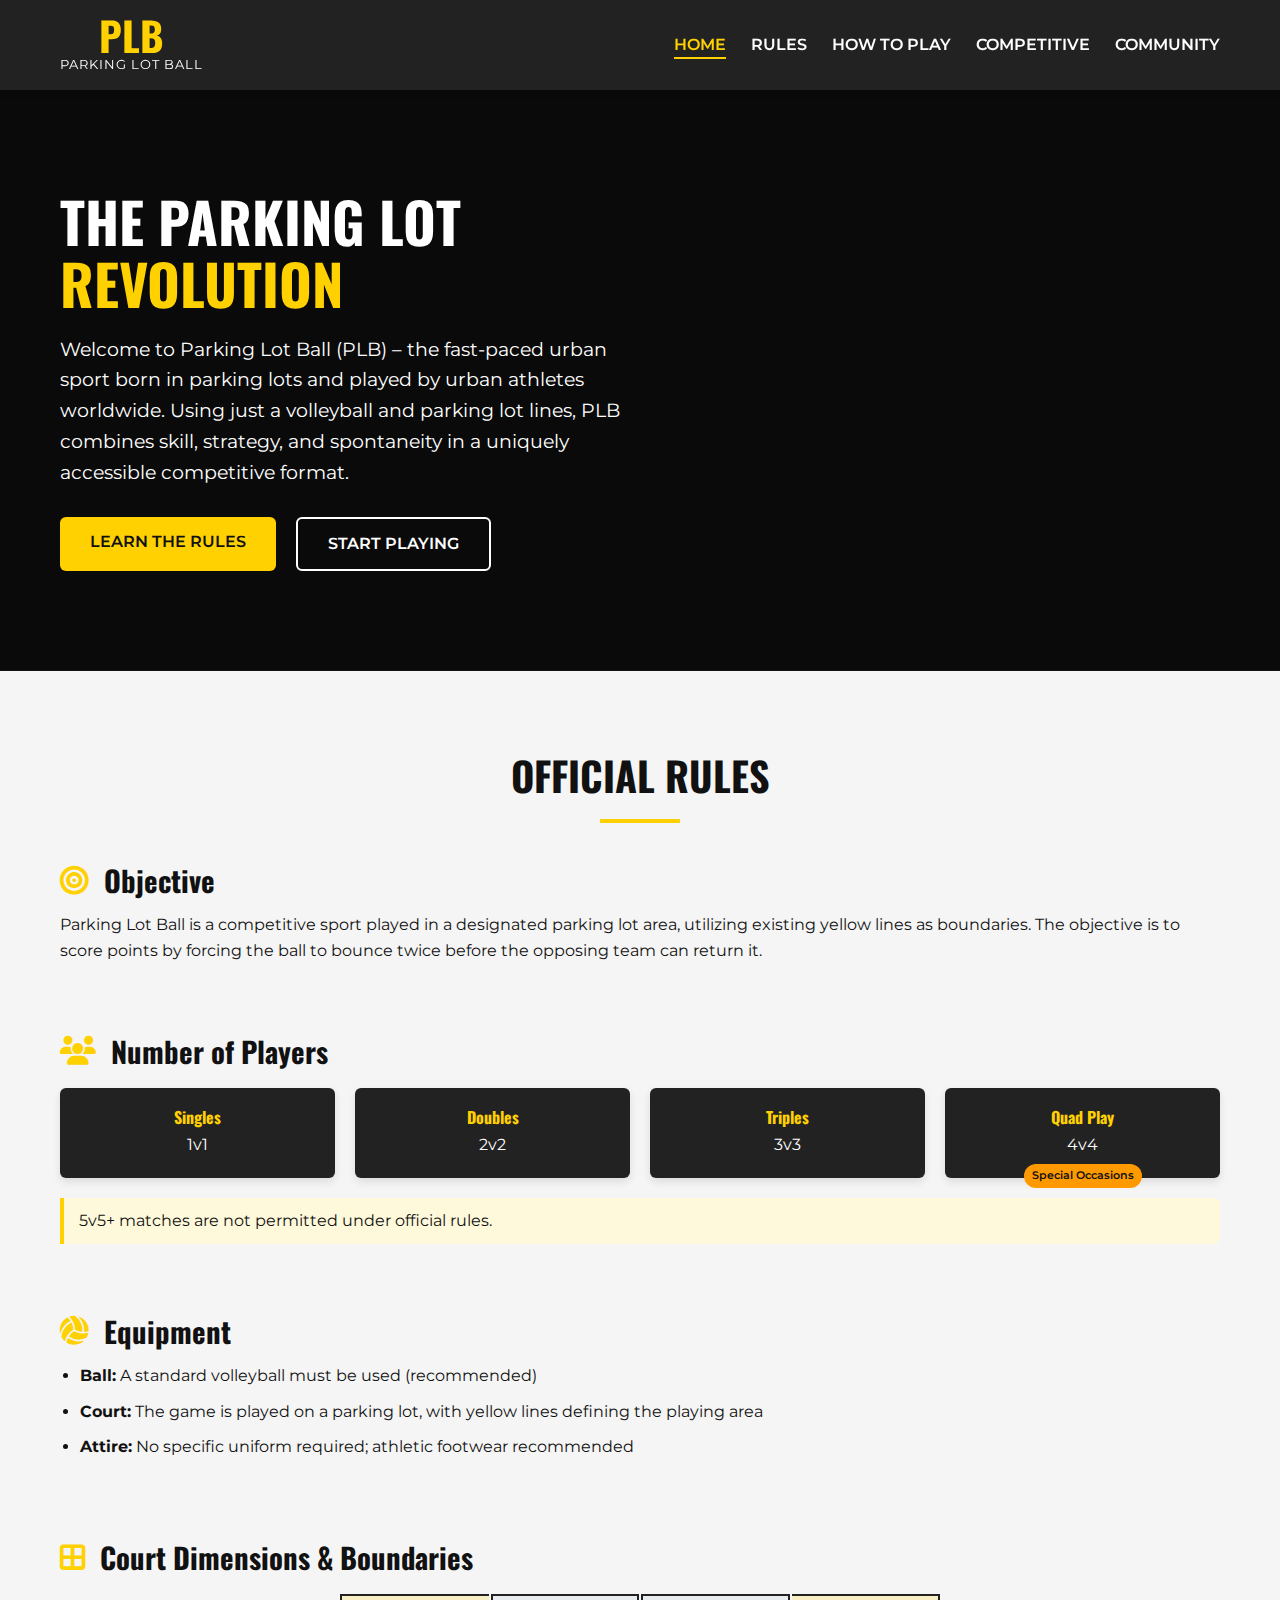
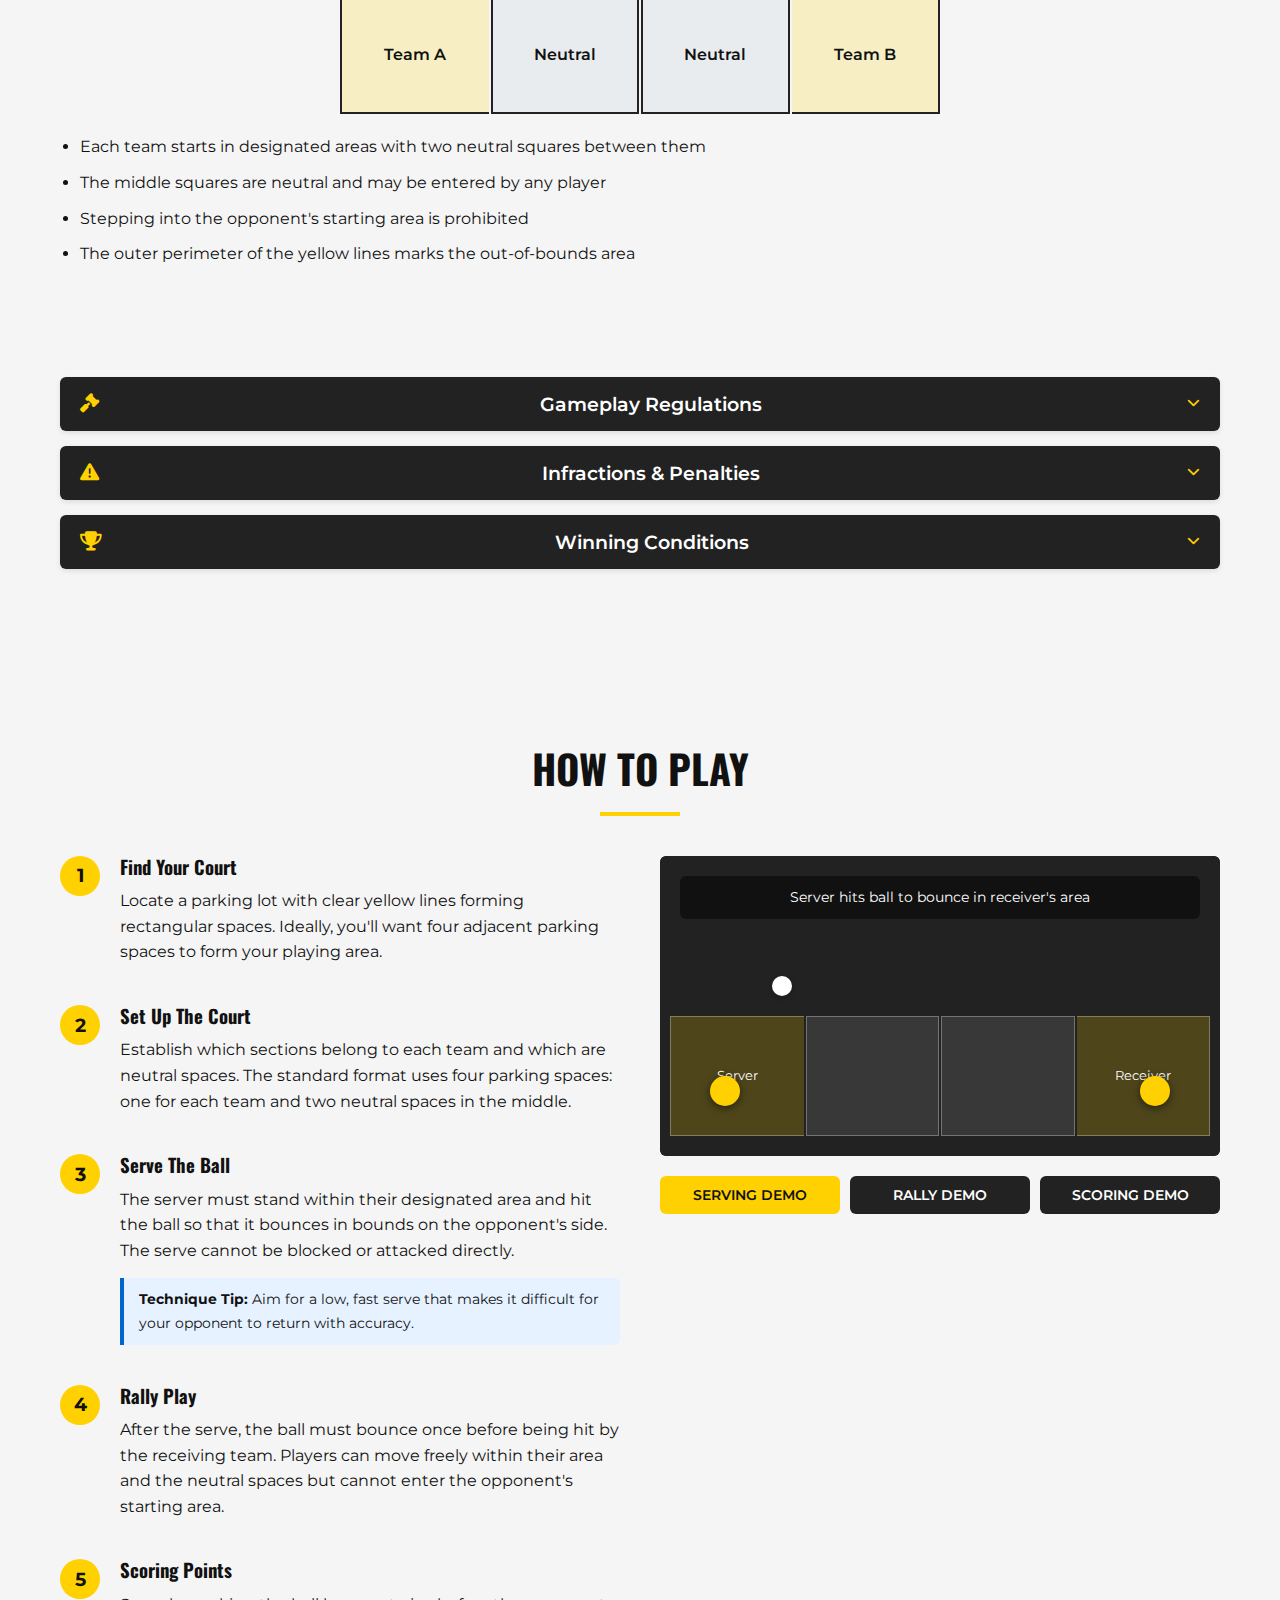
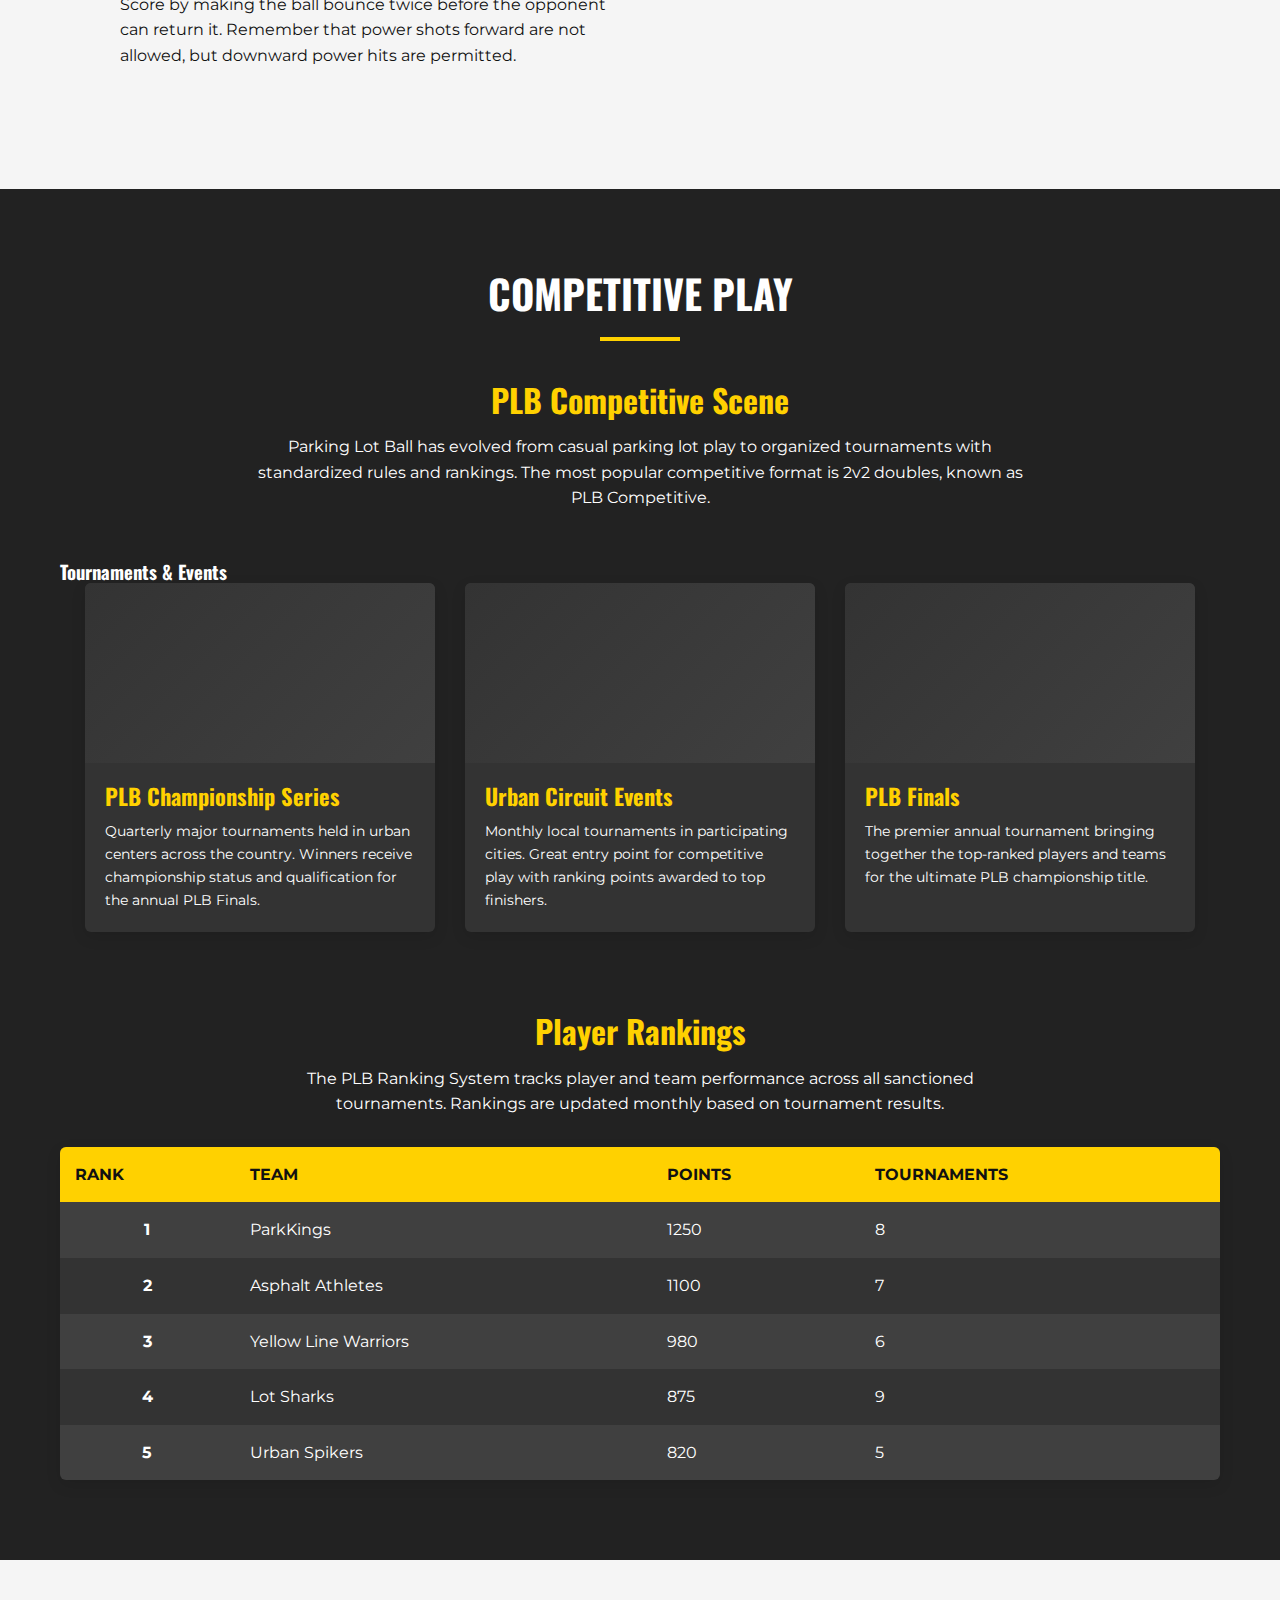
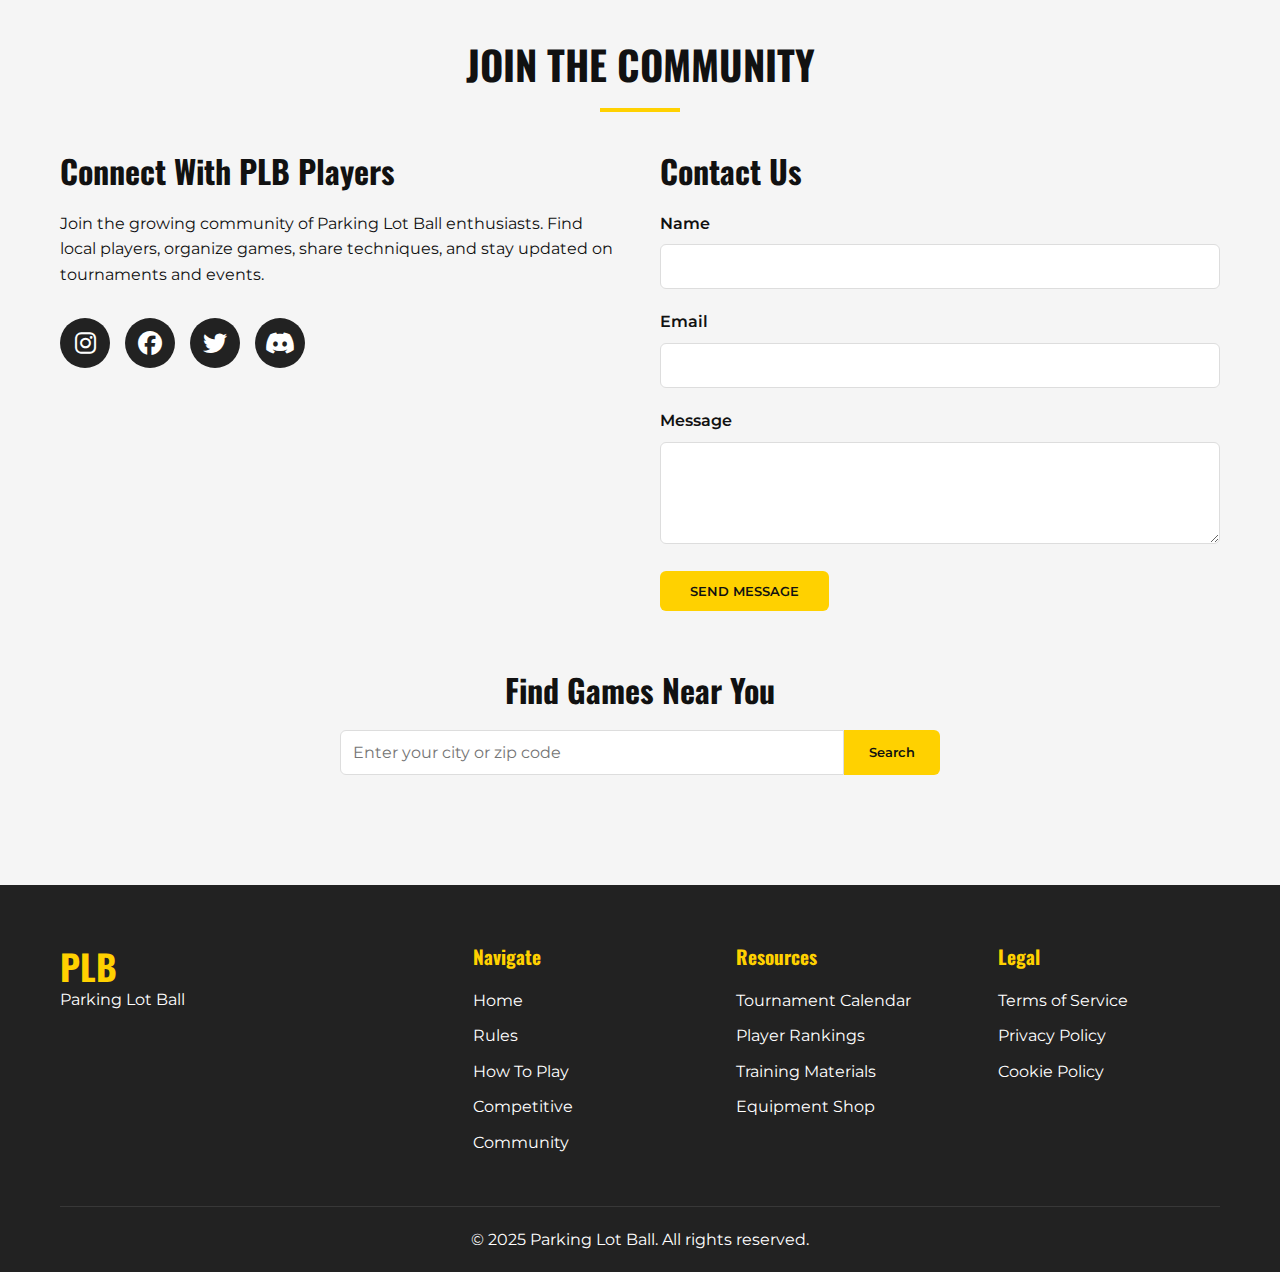
==== index.html @ a040804f "Add files via upload" ====
<!DOCTYPE html>
<html lang="en">
<head>
    <meta charset="UTF-8">
    <meta name="viewport" content="width=device-width, initial-scale=1.0">
    <title>Parking Lot Ball (PLB) - The Competitive Urban Sport</title>
    <link rel="stylesheet" href="style.css">
    <link rel="stylesheet" href="https://cdnjs.cloudflare.com/ajax/libs/font-awesome/6.4.0/css/all.min.css">
    <link href="https://fonts.googleapis.com/css2?family=Montserrat:wght@400;700&family=Oswald:wght@500;700&display=swap" rel="stylesheet">
</head>
<body>
    <header>
        <div class="container">
            <div class="logo">
                <h1>PLB</h1>
                <span>PARKING LOT BALL</span>
            </div>
            <nav>
                <button class="menu-toggle" id="menuToggle">
                    <i class="fas fa-bars"></i>
                </button>
                <ul id="navMenu">
                    <li><a href="#home" class="active">Home</a></li>
                    <li><a href="#rules">Rules</a></li>
                    <li><a href="#how-to-play">How To Play</a></li>
                    <li><a href="#competitive">Competitive</a></li>
                    <li><a href="#community">Community</a></li>
                </ul>
            </nav>
        </div>
    </header>

    <section id="home" class="hero">
        <div class="container">
            <div class="hero-content">
                <h2>THE PARKING LOT <span>REVOLUTION</span></h2>
                <p>Welcome to Parking Lot Ball (PLB) – the fast-paced urban sport born in parking lots and played by urban athletes worldwide. Using just a volleyball and parking lot lines, PLB combines skill, strategy, and spontaneity in a uniquely accessible competitive format.</p>
                <div class="cta-buttons">
                    <a href="#rules" class="cta-button primary">Learn The Rules</a>
                    <a href="#how-to-play" class="cta-button secondary">Start Playing</a>
                </div>
            </div>
        </div>
    </section>

    <section id="rules" class="section">
        <div class="container">
            <h2 class="section-title">Official Rules</h2>
            <div class="rules-content">
                <div class="rule-category">
                    <h3><i class="fas fa-bullseye"></i> Objective</h3>
                    <p>Parking Lot Ball is a competitive sport played in a designated parking lot area, utilizing existing yellow lines as boundaries. The objective is to score points by forcing the ball to bounce twice before the opposing team can return it.</p>
                </div>

                <div class="rule-category">
                    <h3><i class="fas fa-users"></i> Number of Players</h3>
                    <div class="formats">
                        <div class="format-card">
                            <h4>Singles</h4>
                            <p>1v1</p>
                        </div>
                        <div class="format-card">
                            <h4>Doubles</h4>
                            <p>2v2</p>
                        </div>
                        <div class="format-card">
                            <h4>Triples</h4>
                            <p>3v3</p>
                        </div>
                        <div class="format-card">
                            <h4>Quad Play</h4>
                            <p>4v4</p>
                            <span class="special">Special Occasions</span>
                        </div>
                    </div>
                    <p class="note">5v5+ matches are not permitted under official rules.</p>
                </div>

                <div class="rule-category">
                    <h3><i class="fas fa-volleyball-ball"></i> Equipment</h3>
                    <ul>
                        <li><strong>Ball:</strong> A standard volleyball must be used (recommended)</li>
                        <li><strong>Court:</strong> The game is played on a parking lot, with yellow lines defining the playing area</li>
                        <li><strong>Attire:</strong> No specific uniform required; athletic footwear recommended</li>
                    </ul>
                </div>

                <div class="rule-category">
                    <h3><i class="fas fa-border-all"></i> Court Dimensions & Boundaries</h3>
                    <div class="court-diagram">
                        <div class="court">
                            <div class="team-area team-a">Team A</div>
                            <div class="neutral-area">Neutral</div>
                            <div class="neutral-area">Neutral</div>
                            <div class="team-area team-b">Team B</div>
                        </div>
                    </div>
                    <ul>
                        <li>Each team starts in designated areas with two neutral squares between them</li>
                        <li>The middle squares are neutral and may be entered by any player</li>
                        <li>Stepping into the opponent's starting area is prohibited</li>
                        <li>The outer perimeter of the yellow lines marks the out-of-bounds area</li>
                    </ul>
                </div>

                <div class="accordion">
                    <div class="accordion-item">
                        <button class="accordion-button">
                            <i class="fas fa-gavel"></i> Gameplay Regulations
                            <i class="fas fa-chevron-down icon"></i>
                        </button>
                        <div class="accordion-content">
                            <h4>Serving</h4>
                            <ul>
                                <li>The game begins with a serve</li>
                                <li>The serve must be executed with sufficient force to reach the opponent's side</li>
                                <li>A serve landing in an incorrect area results in possession being awarded to the opposing team</li>
                                <li>The player or team that scores a point earns the right to serve next</li>
                            </ul>

                            <h4>Ball Contact & Scoring</h4>
                            <ul>
                                <li>The ball must bounce once before being hit by the receiving team</li>
                                <li>If the ball bounces twice before being returned, the last team to touch the ball is awarded a point</li>
                                <li>If the ball bounces twice in the neutral zone after a single bounce, the last team to touch it still earns the point</li>
                            </ul>

                            <h4>Legal & Illegal Hits</h4>
                            <ul>
                                <li>Legal moves include hits, sets, volleys, and other standard striking motions</li>
                                <li>Holding the ball is allowed for a maximum of 0.5 seconds</li>
                                <li>A player may not hit the ball twice in succession</li>
                                <li>Power-hitting the ball straight downward is permitted, but forward power shots are not</li>
                                <li>The number of allowed hits per play corresponds to the number of players on each team</li>
                            </ul>
                        </div>
                    </div>

                    <div class="accordion-item">
                        <button class="accordion-button">
                            <i class="fas fa-exclamation-triangle"></i> Infractions & Penalties
                            <i class="fas fa-chevron-down icon"></i>
                        </button>
                        <div class="accordion-content">
                            <ul>
                                <li>Teams may make up to two substitutions per game</li>
                                <li>Three consecutive infractions result in an automatic point for the opposing team</li>
                                <li>If play is disrupted by an outside person or object, the point is replayed</li>
                                <li>First sportsmanship violation: Warning issued</li>
                                <li>Second sportsmanship violation: One point awarded to the opposing team</li>
                            </ul>
                        </div>
                    </div>

                    <div class="accordion-item">
                        <button class="accordion-button">
                            <i class="fas fa-trophy"></i> Winning Conditions
                            <i class="fas fa-chevron-down icon"></i>
                        </button>
                        <div class="accordion-content">
                            <ul>
                                <li>The first team to reach 9 or 13 points (depending on the number of players) is declared the winner</li>
                                <li>A two-point margin is required to secure victory</li>
                                <li>The game continues indefinitely until one team reaches the required margin</li>
                            </ul>
                        </div>
                    </div>
                </div>
            </div>
        </div>
    </section>

    <section id="how-to-play" class="section">
        <div class="container">
            <h2 class="section-title">How To Play</h2>
            
            <div class="how-to-play-content">
                <div class="play-steps">
                    <div class="step">
                        <div class="step-number">1</div>
                        <div class="step-content">
                            <h3>Find Your Court</h3>
                            <p>Locate a parking lot with clear yellow lines forming rectangular spaces. Ideally, you'll want four adjacent parking spaces to form your playing area.</p>
                        </div>
                    </div>
                    
                    <div class="step">
                        <div class="step-number">2</div>
                        <div class="step-content">
                            <h3>Set Up The Court</h3>
                            <p>Establish which sections belong to each team and which are neutral spaces. The standard format uses four parking spaces: one for each team and two neutral spaces in the middle.</p>
                        </div>
                    </div>
                    
                    <div class="step">
                        <div class="step-number">3</div>
                        <div class="step-content">
                            <h3>Serve The Ball</h3>
                            <p>The server must stand within their designated area and hit the ball so that it bounces in bounds on the opponent's side. The serve cannot be blocked or attacked directly.</p>
                            <div class="technique-tip">
                                <strong>Technique Tip:</strong> Aim for a low, fast serve that makes it difficult for your opponent to return with accuracy.
                            </div>
                        </div>
                    </div>
                    
                    <div class="step">
                        <div class="step-number">4</div>
                        <div class="step-content">
                            <h3>Rally Play</h3>
                            <p>After the serve, the ball must bounce once before being hit by the receiving team. Players can move freely within their area and the neutral spaces but cannot enter the opponent's starting area.</p>
                        </div>
                    </div>
                    
                    <div class="step">
                        <div class="step-number">5</div>
                        <div class="step-content">
                            <h3>Scoring Points</h3>
                            <p>Score by making the ball bounce twice before the opponent can return it. Remember that power shots forward are not allowed, but downward power hits are permitted.</p>
                        </div>
                    </div>
                </div>
                
                <div class="gameplay-visual">
                    <div class="animation-container" id="gameplayAnimation">
                        <!-- JS will populate this area with animated content -->
                    </div>
                    <div class="controls">
                        <button id="serveDemoBtn" class="demo-btn">Serving Demo</button>
                        <button id="rallyDemoBtn" class="demo-btn">Rally Demo</button>
                        <button id="scoringDemoBtn" class="demo-btn">Scoring Demo</button>
                    </div>
                </div>
            </div>
        </div>
    </section>

    <section id="competitive" class="section dark-bg">
        <div class="container">
            <h2 class="section-title">Competitive Play</h2>
            
            <div class="competitive-content">
                <div class="competitive-intro">
                    <h3>PLB Competitive Scene</h3>
                    <p>Parking Lot Ball has evolved from casual parking lot play to organized tournaments with standardized rules and rankings. The most popular competitive format is 2v2 doubles, known as PLB Competitive.</p>
                </div>
                
                <div class="tournaments">
                    <h3>Tournaments & Events</h3>
                    <div class="tournament-cards">
                        <div class="tournament-card">
                            <div class="tournament-img placeholder"></div>
                            <h4>PLB Championship Series</h4>
                            <p>Quarterly major tournaments held in urban centers across the country. Winners receive championship status and qualification for the annual PLB Finals.</p>
                        </div>
                        
                        <div class="tournament-card">
                            <div class="tournament-img placeholder"></div>
                            <h4>Urban Circuit Events</h4>
                            <p>Monthly local tournaments in participating cities. Great entry point for competitive play with ranking points awarded to top finishers.</p>
                        </div>
                        
                        <div class="tournament-card">
                            <div class="tournament-img placeholder"></div>
                            <h4>PLB Finals</h4>
                            <p>The premier annual tournament bringing together the top-ranked players and teams for the ultimate PLB championship title.</p>
                        </div>
                    </div>
                </div>
                
                <div class="rankings">
                    <h3>Player Rankings</h3>
                    <p>The PLB Ranking System tracks player and team performance across all sanctioned tournaments. Rankings are updated monthly based on tournament results.</p>
                    
                    <table class="rankings-table">
                        <thead>
                            <tr>
                                <th>Rank</th>
                                <th>Team</th>
                                <th>Points</th>
                                <th>Tournaments</th>
                            </tr>
                        </thead>
                        <tbody>
                            <tr>
                                <td>1</td>
                                <td>ParkKings</td>
                                <td>1250</td>
                                <td>8</td>
                            </tr>
                            <tr>
                                <td>2</td>
                                <td>Asphalt Athletes</td>
                                <td>1100</td>
                                <td>7</td>
                            </tr>
                            <tr>
                                <td>3</td>
                                <td>Yellow Line Warriors</td>
                                <td>980</td>
                                <td>6</td>
                            </tr>
                            <tr>
                                <td>4</td>
                                <td>Lot Sharks</td>
                                <td>875</td>
                                <td>9</td>
                            </tr>
                            <tr>
                                <td>5</td>
                                <td>Urban Spikers</td>
                                <td>820</td>
                                <td>5</td>
                            </tr>
                        </tbody>
                    </table>
                </div>
            </div>
        </div>
    </section>

    <section id="community" class="section">
        <div class="container">
            <h2 class="section-title">Join The Community</h2>
            
            <div class="community-content">
                <div class="community-connect">
                    <h3>Connect With PLB Players</h3>
                    <p>Join the growing community of Parking Lot Ball enthusiasts. Find local players, organize games, share techniques, and stay updated on tournaments and events.</p>
                    
                    <div class="social-icons">
                        <a href="#" class="social-icon"><i class="fab fa-instagram"></i></a>
                        <a href="#" class="social-icon"><i class="fab fa-facebook"></i></a>
                        <a href="#" class="social-icon"><i class="fab fa-twitter"></i></a>
                        <a href="#" class="social-icon"><i class="fab fa-discord"></i></a>
                    </div>
                </div>
                
                <div class="contact-form">
                    <h3>Contact Us</h3>
                    <form id="contactForm">
                        <div class="form-group">
                            <label for="name">Name</label>
                            <input type="text" id="name" name="name" required>
                        </div>
                        
                        <div class="form-group">
                            <label for="email">Email</label>
                            <input type="email" id="email" name="email" required>
                        </div>
                        
                        <div class="form-group">
                            <label for="message">Message</label>
                            <textarea id="message" name="message" rows="4" required></textarea>
                        </div>
                        
                        <button type="submit" class="submit-btn">Send Message</button>
                    </form>
                    <div id="formSuccess" class="form-success">
                        <i class="fas fa-check-circle"></i>
                        <p>Your message has been sent successfully!</p>
                    </div>
                </div>
            </div>
            
            <div class="find-games">
                <h3>Find Games Near You</h3>
                <div class="location-search">
                    <input type="text" id="locationSearch" placeholder="Enter your city or zip code">
                    <button id="findGamesBtn">Search</button>
                </div>
                <div id="gameResults" class="game-results">
                    <!-- JS will populate this with search results -->
                </div>
            </div>
        </div>
    </section>

    <footer>
        <div class="container">
            <div class="footer-content">
                <div class="footer-logo">
                    <h2>PLB</h2>
                    <p>Parking Lot Ball</p>
                </div>
                
                <div class="footer-links">
                    <div class="footer-column">
                        <h3>Navigate</h3>
                        <ul>
                            <li><a href="#home">Home</a></li>
                            <li><a href="#rules">Rules</a></li>
                            <li><a href="#how-to-play">How To Play</a></li>
                            <li><a href="#competitive">Competitive</a></li>
                            <li><a href="#community">Community</a></li>
                        </ul>
                    </div>
                    
                    <div class="footer-column">
                        <h3>Resources</h3>
                        <ul>
                            <li><a href="#">Tournament Calendar</a></li>
                            <li><a href="#">Player Rankings</a></li>
                            <li><a href="#">Training Materials</a></li>
                            <li><a href="#">Equipment Shop</a></li>
                        </ul>
                    </div>
                    
                    <div class="footer-column">
                        <h3>Legal</h3>
                        <ul>
                            <li><a href="#">Terms of Service</a></li>
                            <li><a href="#">Privacy Policy</a></li>
                            <li><a href="#">Cookie Policy</a></li>
                        </ul>
                    </div>
                </div>
            </div>
            
            <div class="footer-bottom">
                <p>&copy; 2025 Parking Lot Ball. All rights reserved.</p>
            </div>
        </div>
    </footer>

    <script src="script.js"></script>
</body>
</html>
---- style.css ----
/* Base Styles */
:root {
    --primary: #FFD100;
    --primary-dark: #E6BC00;
    --secondary: #222222;
    --secondary-light: #333333;
    --tertiary: #404040;
    --text-light: #FFFFFF;
    --text-dark: #111111;
    --accent: #FF9900;
    --border-radius: 6px;
    --transition: all 0.3s ease;
}

* {
    margin: 0;
    padding: 0;
    box-sizing: border-box;
}

body {
    font-family: 'Montserrat', sans-serif;
    line-height: 1.6;
    color: var(--text-dark);
    background-color: #F5F5F5;
    overflow-x: hidden;
}

.container {
    width: 100%;
    max-width: 1200px;
    margin: 0 auto;
    padding: 0 20px;
}

h1, h2, h3, h4, h5, h6 {
    font-family: 'Oswald', sans-serif;
    font-weight: 700;
    line-height: 1.2;
}

a {
    text-decoration: none;
    color: inherit;
    transition: var(--transition);
}

ul {
    list-style: none;
}

button {
    font-family: 'Montserrat', sans-serif;
    cursor: pointer;
    transition: var(--transition);
}

.section {
    padding: 80px 0;
}

.section-title {
    font-size: 2.5rem;
    text-align: center;
    margin-bottom: 40px;
    position: relative;
    text-transform: uppercase;
}

.section-title:after {
    content: '';
    display: block;
    width: 80px;
    height: 4px;
    background-color: var(--primary);
    margin: 20px auto;
}

.dark-bg {
    background-color: var(--secondary);
    color: var(--text-light);
}

/* Header */
header {
    background-color: var(--secondary);
    color: var(--text-light);
    padding: 15px 0;
    position: sticky;
    top: 0;
    z-index: 100;
    box-shadow: 0 2px 10px rgba(0, 0, 0, 0.1);
}

header .container {
    display: flex;
    justify-content: space-between;
    align-items: center;
}

.logo {
    display: flex;
    flex-direction: column;
    align-items: center;
}

.logo h1 {
    font-size: 2.5rem;
    color: var(--primary);
    margin: 0;
    line-height: 1;
}

.logo span {
    font-size: 0.8rem;
    letter-spacing: 1px;
}

nav ul {
    display: flex;
}

nav ul li {
    margin-left: 25px;
}

nav ul li a {
    font-weight: 600;
    font-size: 1rem;
    text-transform: uppercase;
    position: relative;
    padding: 5px 0;
}

nav ul li a:hover {
    color: var(--primary);
}

nav ul li a.active {
    color: var(--primary);
}

nav ul li a.active:after {
    content: '';
    position: absolute;
    width: 100%;
    height: 2px;
    background-color: var(--primary);
    bottom: 0;
    left: 0;
}

.menu-toggle {
    display: none;
    background: none;
    border: none;
    color: var(--text-light);
    font-size: 1.5rem;
}

/* Hero Section */
.hero {
    background-color: var(--secondary);
    color: var(--text-light);
    padding: 100px 0;
    background-image: linear-gradient(rgba(0, 0, 0, 0.7), rgba(0, 0, 0, 0.7)), url('/api/placeholder/1200/600');
    background-size: cover;
    background-position: center;
}

.hero-content {
    max-width: 700px;
}

.hero h2 {
    font-size: 3.5rem;
    text-transform: uppercase;
    margin-bottom: 20px;
    line-height: 1.1;
}

.hero h2 span {
    color: var(--primary);
    display: block;
}

.hero p {
    font-size: 1.2rem;
    margin-bottom: 30px;
    max-width: 600px;
}

.cta-buttons {
    display: flex;
    gap: 20px;
    flex-wrap: wrap;
}

.cta-button {
    display: inline-block;
    padding: 12px 30px;
    border-radius: var(--border-radius);
    font-weight: 600;
    font-size: 1rem;
    text-transform: uppercase;
}

.cta-button.primary {
    background-color: var(--primary);
    color: var(--text-dark);
}

.cta-button.primary:hover {
    background-color: var(--primary-dark);
}

.cta-button.secondary {
    background-color: transparent;
    border: 2px solid var(--text-light);
}

.cta-button.secondary:hover {
    background-color: rgba(255, 255, 255, 0.1);
}

/* Rules Section */
.rules-content {
    display: flex;
    flex-direction: column;
    gap: 40px;
}

.rule-category {
    margin-bottom: 30px;
}

.rule-category h3 {
    font-size: 1.8rem;
    margin-bottom: 15px;
    display: flex;
    align-items: center;
}

.rule-category h3 i {
    margin-right: 15px;
    color: var(--primary);
}

.rule-category ul {
    padding-left: 20px;
    list-style-type: disc;
}

.rule-category li {
    margin-bottom: 10px;
}

.formats {
    display: flex;
    justify-content: space-between;
    flex-wrap: wrap;
    gap: 20px;
    margin: 20px 0;
}

.format-card {
    background-color: var(--secondary);
    color: var(--text-light);
    border-radius: var(--border-radius);
    padding: 20px;
    text-align: center;
    flex: 1;
    min-width: 120px;
    box-shadow: 0 4px 8px rgba(0, 0, 0, 0.1);
    position: relative;
}

.format-card h4 {
    color: var(--primary);
    margin-bottom: 5px;
}

.format-card .special {
    position: absolute;
    background-color: var(--accent);
    color: var(--text-dark);
    font-size: 0.7rem;
    padding: 3px 8px;
    border-radius: 20px;
    bottom: -10px;
    left: 50%;
    transform: translateX(-50%);
    white-space: nowrap;
    font-weight: 600;
}

.note {
    background-color: #FFF9DB;
    border-left: 4px solid var(--primary);
    padding: 10px 15px;
    margin-top: 20px;
    border-radius: 0 var(--border-radius) var(--border-radius) 0;
}

.court-diagram {
    margin: 20px 0;
}

.court {
    display: grid;
    grid-template-columns: repeat(4, 1fr);
    gap: 2px;
    max-width: 600px;
    margin: 0 auto;
}

.court > div {
    height: 120px;
    display: flex;
    align-items: center;
    justify-content: center;
    color: var(--text-dark);
    font-weight: 600;
    border: 2px solid var(--secondary);
}

.team-area {
    background-color: rgba(255, 209, 0, 0.2);
}

.team-a {
    border-right: none !important;
}

.team-b {
    border-left: none !important;
}

.neutral-area {
    background-color: #E9ECEF;
}

/* Accordion */
.accordion {
    margin-top: 30px;
}

.accordion-item {
    margin-bottom: 15px;
    border-radius: var(--border-radius);
    overflow: hidden;
    box-shadow: 0 2px 5px rgba(0, 0, 0, 0.1);
}

.accordion-button {
    width: 100%;
    text-align: left;
    padding: 15px 20px;
    background-color: var(--secondary);
    color: var(--text-light);
    border: none;
    font-size: 1.2rem;
    font-weight: 600;
    display: flex;
    justify-content: space-between;
    align-items: center;
}

.accordion-button i.fas {
    margin-right: 15px;
    color: var(--primary);
}

.accordion-button i.icon {
    margin-right: 0;
    font-size: 0.8rem;
    transition: var(--transition);
}

.accordion-button.active i.icon {
    transform: rotate(180deg);
}

.accordion-content {
    background-color: white;
    padding: 20px;
    display: none;
}

.accordion-content.active {
    display: block;
}

.accordion-content h4 {
    margin: 20px 0 10px;
    color: var(--secondary);
    font-size: 1.2rem;
}

.accordion-content h4:first-child {
    margin-top: 0;
}

/* How to Play Section */
.how-to-play-content {
    display: flex;
    flex-wrap: wrap;
    gap: 40px;
}

.play-steps {
    flex: 1;
    min-width: 300px;
}

.step {
    display: flex;
    margin-bottom: 40px;
}

.step-number {
    background-color: var(--primary);
    color: var(--text-dark);
    width: 40px;
    height: 40px;
    border-radius: 50%;
    display: flex;
    align-items: center;
    justify-content: center;
    font-weight: 700;
    font-size: 1.2rem;
    margin-right: 20px;
    flex-shrink: 0;
}

.step-content h3 {
    margin-bottom: 10px;
}

.technique-tip {
    background-color: #E6F2FF;
    border-left: 4px solid #0066CC;
    padding: 10px 15px;
    margin-top: 15px;
    border-radius: 0 var(--border-radius) var(--border-radius) 0;
    font-size: 0.9rem;
}

.gameplay-visual {
    flex: 1;
    min-width: 300px;
}

.animation-container {
    background-color: var(--secondary);
    height: 300px;
    border-radius: var(--border-radius);
    margin-bottom: 20px;
    display: flex;
    align-items: center;
    justify-content: center;
    color: var(--text-light);
    font-size: 1.2rem;
    position: relative;
    overflow: hidden;
}

.controls {
    display: flex;
    gap: 10px;
    flex-wrap: wrap;
}

.demo-btn {
    flex: 1;
    padding: 10px;
    background-color: var(--secondary);
    color: var(--text-light);
    border: none;
    border-radius: var(--border-radius);
    text-transform: uppercase;
    font-weight: 600;
    font-size: 0.9rem;
}

.demo-btn:hover, .demo-btn.active {
    background-color: var(--primary);
    color: var(--text-dark);
}

/* Competitive Section */
.competitive-content {
    display: flex;
    flex-direction: column;
    gap: 50px;
}

.competitive-intro {
    text-align: center;
    max-width: 800px;
    margin: 0 auto;
}

.competitive-intro h3 {
    color: var(--primary);
    font-size: 2rem;
    margin-bottom: 15px;
}

.tournament-cards {
    display: flex;
    flex-wrap: wrap;
    gap: 30px;
    justify-content: center;
}

.tournament-card {
    background-color: var(--secondary-light);
    border-radius: var(--border-radius);
    overflow: hidden;
    flex: 1;
    min-width: 250px;
    max-width: 350px;
    box-shadow: 0 5px 15px rgba(0, 0, 0, 0.1);
    transition: var(--transition);
}

.tournament-card:hover {
    transform: translateY(-10px);
    box-shadow: 0 15px 30px rgba(0, 0, 0, 0.2);
}

.tournament-img {
    height: 180px;
    background-color: var(--tertiary);
}

.tournament-img.placeholder {
    display: flex;
    align-items: center;
    justify-content: center;
    color: var(--text-light);
    font-size: 1.2rem;
    background: linear-gradient(135deg, var(--secondary-light) 0%, var(--tertiary) 100%);
}

.tournament-card h4 {
    padding: 20px 20px 10px;
    color: var(--primary);
    font-size: 1.4rem;
}

.tournament-card p {
    padding: 0 20px 20px;
    font-size: 0.9rem;
}

.rankings {
    margin-top: 30px;
}

.rankings h3 {
    text-align: center;
    color: var(--primary);
    font-size: 2rem;
    margin-bottom: 15px;
}

.rankings p {
    text-align: center;
    max-width: 700px;
    margin: 0 auto 30px;
}

.rankings-table {
    width: 100%;
    border-collapse: collapse;
    margin-top: 30px;
    box-shadow: 0 5px 15px rgba(0, 0, 0, 0.1);
    border-radius: var(--border-radius);
    overflow: hidden;
}

.rankings-table th, .rankings-table td {
    padding: 15px;
    text-align: left;
}

.rankings-table th {
    background-color: var(--primary);
    color: var(--text-dark);
    font-weight: 700;
    text-transform: uppercase;
}

.rankings-table tr {
    background-color: var(--secondary-light);
}

.rankings-table tr:nth-child(odd) {
    background-color: var(--tertiary);
}

.rankings-table td:first-child {
    font-weight: 700;
    text-align: center;
}

/* Community Section */
.community-content {
    display: flex;
    flex-wrap: wrap;
    gap: 40px;
    margin-bottom: 60px;
}

.community-connect {
    flex: 1;
    min-width: 300px;
}

.community-connect h3 {
    font-size: 2rem;
    margin-bottom: 20px;
}

.social-icons {
    display: flex;
    gap: 15px;
    margin-top: 30px;
}

.social-icon {
    display: flex;
    align-items: center;
    justify-content: center;
    width: 50px;
    height: 50px;
    background-color: var(--secondary);
    color: var(--text-light);
    border-radius: 50%;
    font-size: 1.5rem;
    transition: var(--transition);
}

.social-icon:hover {
    background-color: var(--primary);
    color: var(--text-dark);
    transform: translateY(-5px);
}

.contact-form {
    flex: 1;
    min-width: 300px;
}

.contact-form h3 {
    font-size: 2rem;
    margin-bottom: 20px;
}

.form-group {
    margin-bottom: 20px;
}

.form-group label {
    display: block;
    margin-bottom: 8px;
    font-weight: 600;
}

.form-group input, .form-group textarea {
    width: 100%;
    padding: 12px;
    border: 1px solid #DDD;
    border-radius: var(--border-radius);
    font-family: 'Montserrat', sans-serif;
    font-size: 1rem;
}

.form-group input:focus, .form-group textarea:focus {
    outline: none;
    border-color: var(--primary);
}

.submit-btn {
    background-color: var(--primary);
    color: var(--text-dark);
    border: none;
    padding: 12px 30px;
    border-radius: var(--border-radius);
    font-weight: 600;
    text-transform: uppercase;
    cursor: pointer;
    transition: var(--transition);
}

.submit-btn:hover {
    background-color: var(--primary-dark);
}

.form-success {
    background-color: #D4EDDA;
    color: #155724;
    padding: 15px;
    border-radius: var(--border-radius);
    margin-top: 20px;
    display: none;
    align-items: center;
}

.form-success i {
    font-size: 1.5rem;
    margin-right: 10px;
}

.form-success.active {
    display: flex;
}

.find-games {
    margin-top: 40px;
}

.find-games h3 {
    font-size: 2rem;
    margin-bottom: 20px;
    text-align: center;
}

.location-search {
    display: flex;
    max-width: 600px;
    margin: 0 auto;
}

.location-search input {
    flex: 1;
    padding: 12px;
    border: 1px solid #DDD;
    border-radius: var(--border-radius) 0 0 var(--border-radius);
    font-family: 'Montserrat', sans-serif;
    font-size: 1rem;
}

.location-search input:focus {
    outline: none;
    border-color: var(--primary);
}

.location-search button {
    padding: 12px 25px;
    background-color: var(--primary);
    color: var(--text-dark);
    border: none;
    border-radius: 0 var(--border-radius) var(--border-radius) 0;
    font-weight: 600;
    cursor: pointer;
    transition: var(--transition);
}

.location-search button:hover {
    background-color: var(--primary-dark);
}

.game-results {
    margin-top: 30px;
    max-width: 800px;
    margin-left: auto;
    margin-right: auto;
}

/* Footer */
footer {
    background-color: var(--secondary);
    color: var(--text-light);
    padding: 60px 0 20px;
}

.footer-content {
    display: flex;
    flex-wrap: wrap;
    gap: 40px;
    margin-bottom: 40px;
}

.footer-logo {
    flex: 1;
    min-width: 200px;
}

.footer-logo h2 {
    font-size: 2.2rem;
    color: var(--primary);
    margin: 0;
}

.footer-links {
    flex: 2;
    display: flex;
    flex-wrap: wrap;
    gap: 40px;
}

.footer-column {
    flex: 1;
    min-width: 150px;
}

.footer-column h3 {
    color: var(--primary);
    margin-bottom: 20px;
    font-size: 1.2rem;
}

.footer-column ul li {
    margin-bottom: 10px;
}

.footer-column ul li a:hover {
    color: var(--primary);
}

.footer-bottom {
    text-align: center;
    padding-top: 20px;
    border-top: 1px solid rgba(255, 255, 255, 0.1);
}

/* Media Queries for Responsiveness */
@media (max-width: 992px) {
    .hero h2 {
        font-size: 3rem;
    }
    
    .section-title {
        font-size: 2.2rem;
    }
    
    .court > div {
        height: 100px;
    }
}

@media (max-width: 768px) {
    .menu-toggle {
        display: block;
    }
    
    nav ul {
        position: fixed;
        top: 0;
        right: -100%;
        width: 70%;
        height: 100vh;
        background-color: var(--secondary);
        flex-direction: column;
        justify-content: center;
        align-items: center;
        transition: var(--transition);
        z-index: 999;
    }
    
    nav ul.active {
        right: 0;
    }
    
    nav ul li {
        margin: 15px 0;
    }
    
    nav ul li a {
        font-size: 1.2rem;
    }
    
    .hero {
        padding: 80px 0;
    }
    
    .hero h2 {
        font-size: 2.5rem;
    }
    
    .hero p {
        font-size: 1rem;
    }
    
    .section {
        padding: 60px 0;
    }
    
    .section-title {
        font-size: 2rem;
    }
    
    .how-to-play-content, .community-content {
        flex-direction: column;
    }
    
    .court > div {
        height: 80px;
    }
    
    .format-card {
        min-width: 100px;
    }
}

@media (max-width: 576px) {
    .logo h1 {
        font-size: 2rem;
    }
    
    .hero h2 {
        font-size: 2rem;
    }
    
    .section-title {
        font-size: 1.8rem;
    }
    
    .cta-buttons {
        flex-direction: column;
    }
    
    .cta-button {
        width: 100%;
        text-align: center;
    }
    
    .formats {
        flex-wrap: wrap;
    }
    
    .format-card {
        min-width: 140px;
        flex: 0 0 calc(50% - 10px);
    }
    
    .court {
        grid-template-columns: repeat(2, 1fr);
        grid-template-rows: repeat(2, 1fr);
    }
    
    .court > div {
        height: 100px;
    }
    
    .step {
        flex-direction: column;
    }
    
    .step-number {
        margin: 0 0 15px 0;
    }
    
    .tournament-card {
        min-width: 100%;
    }
    
    .location-search {
        flex-direction: column;
    }
    
    .location-search input {
        border-radius: var(--border-radius) var(--border-radius) 0 0;
    }
    
    .location-search button {
        border-radius: 0 0 var(--border-radius) var(--border-radius);
    }
}
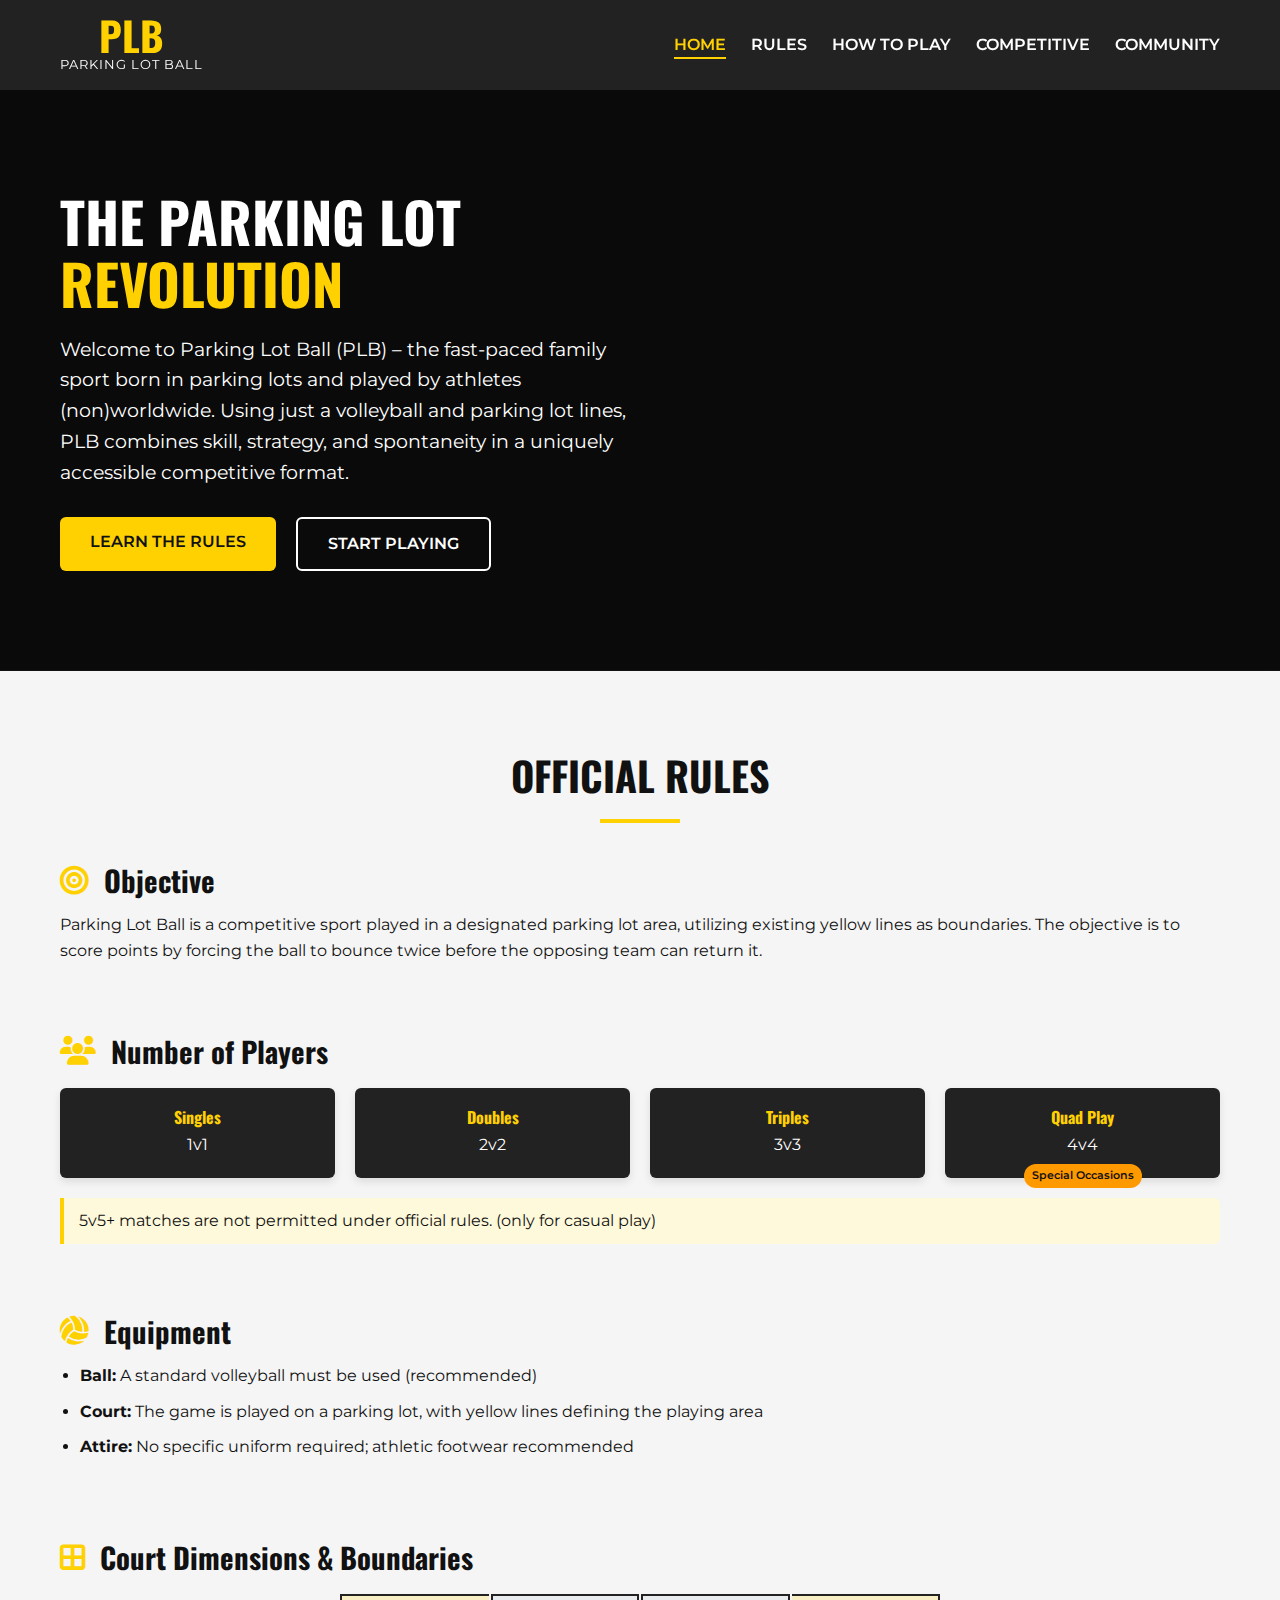
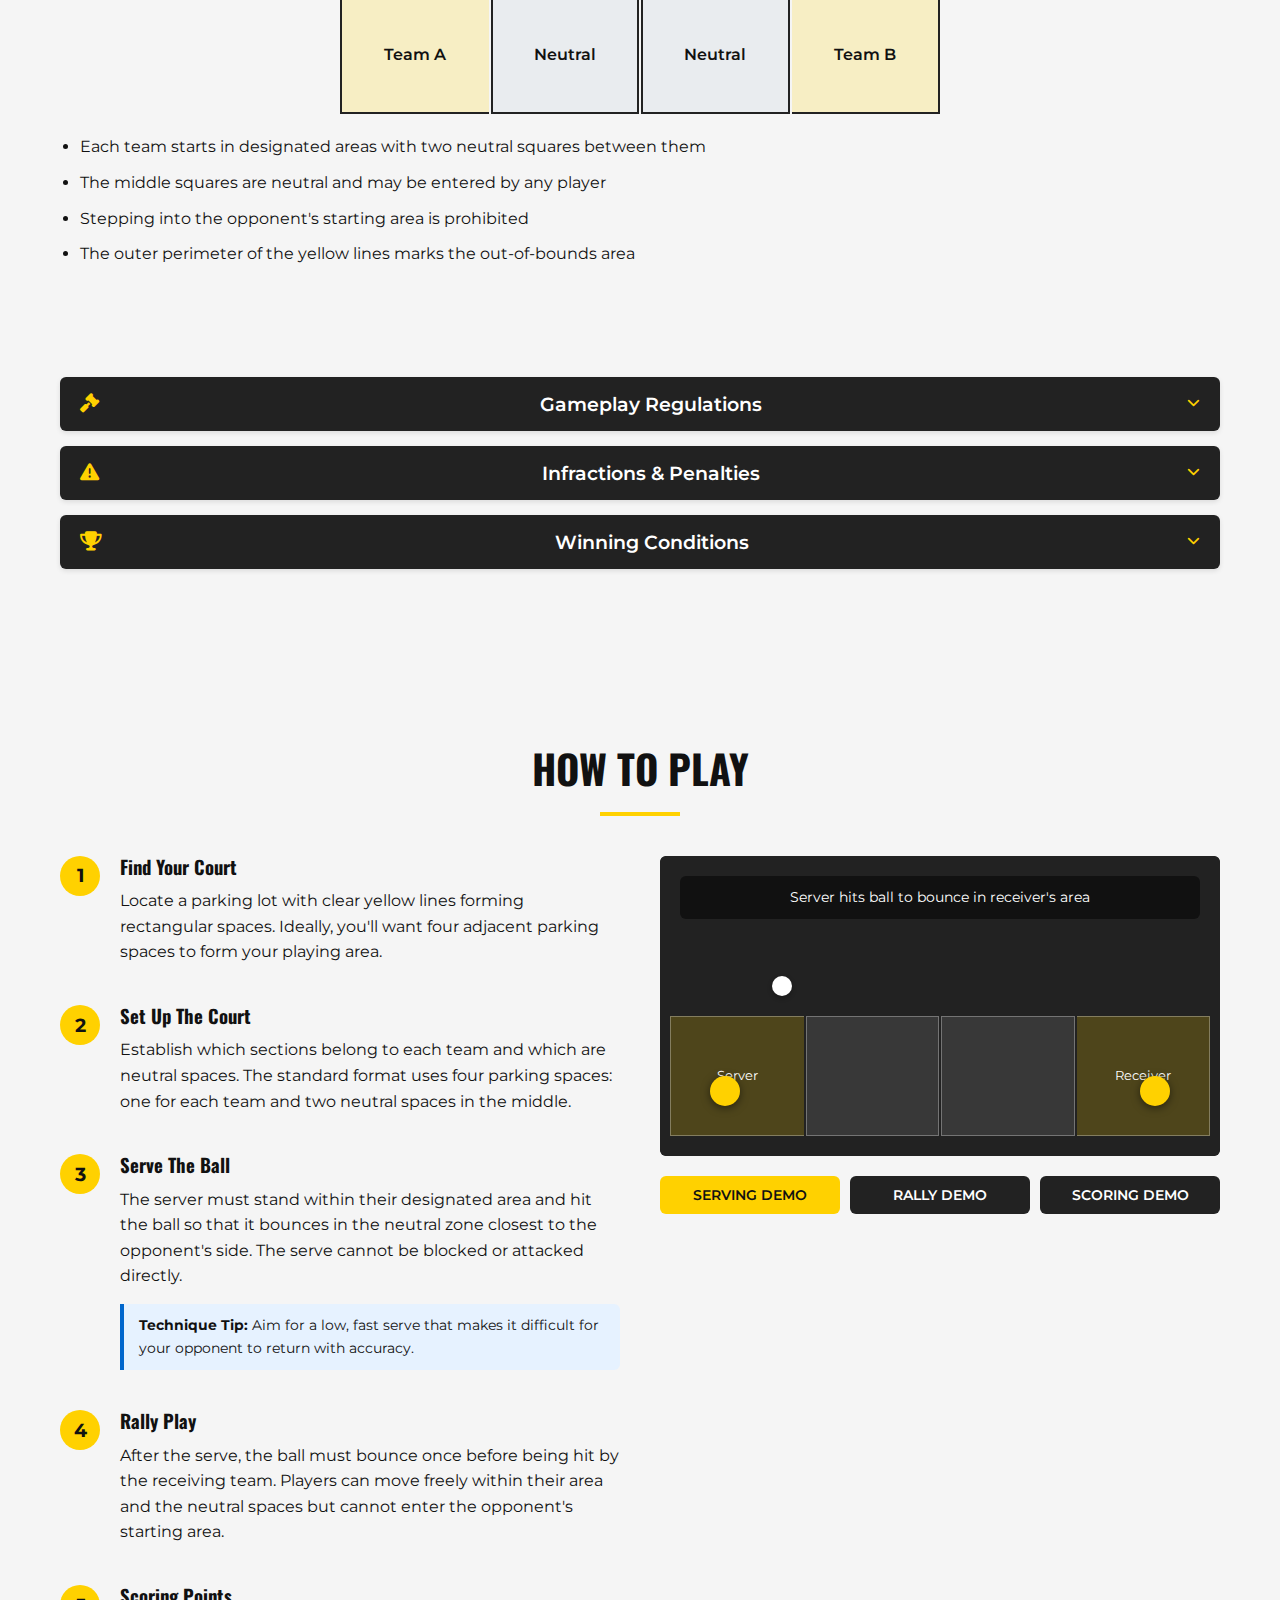
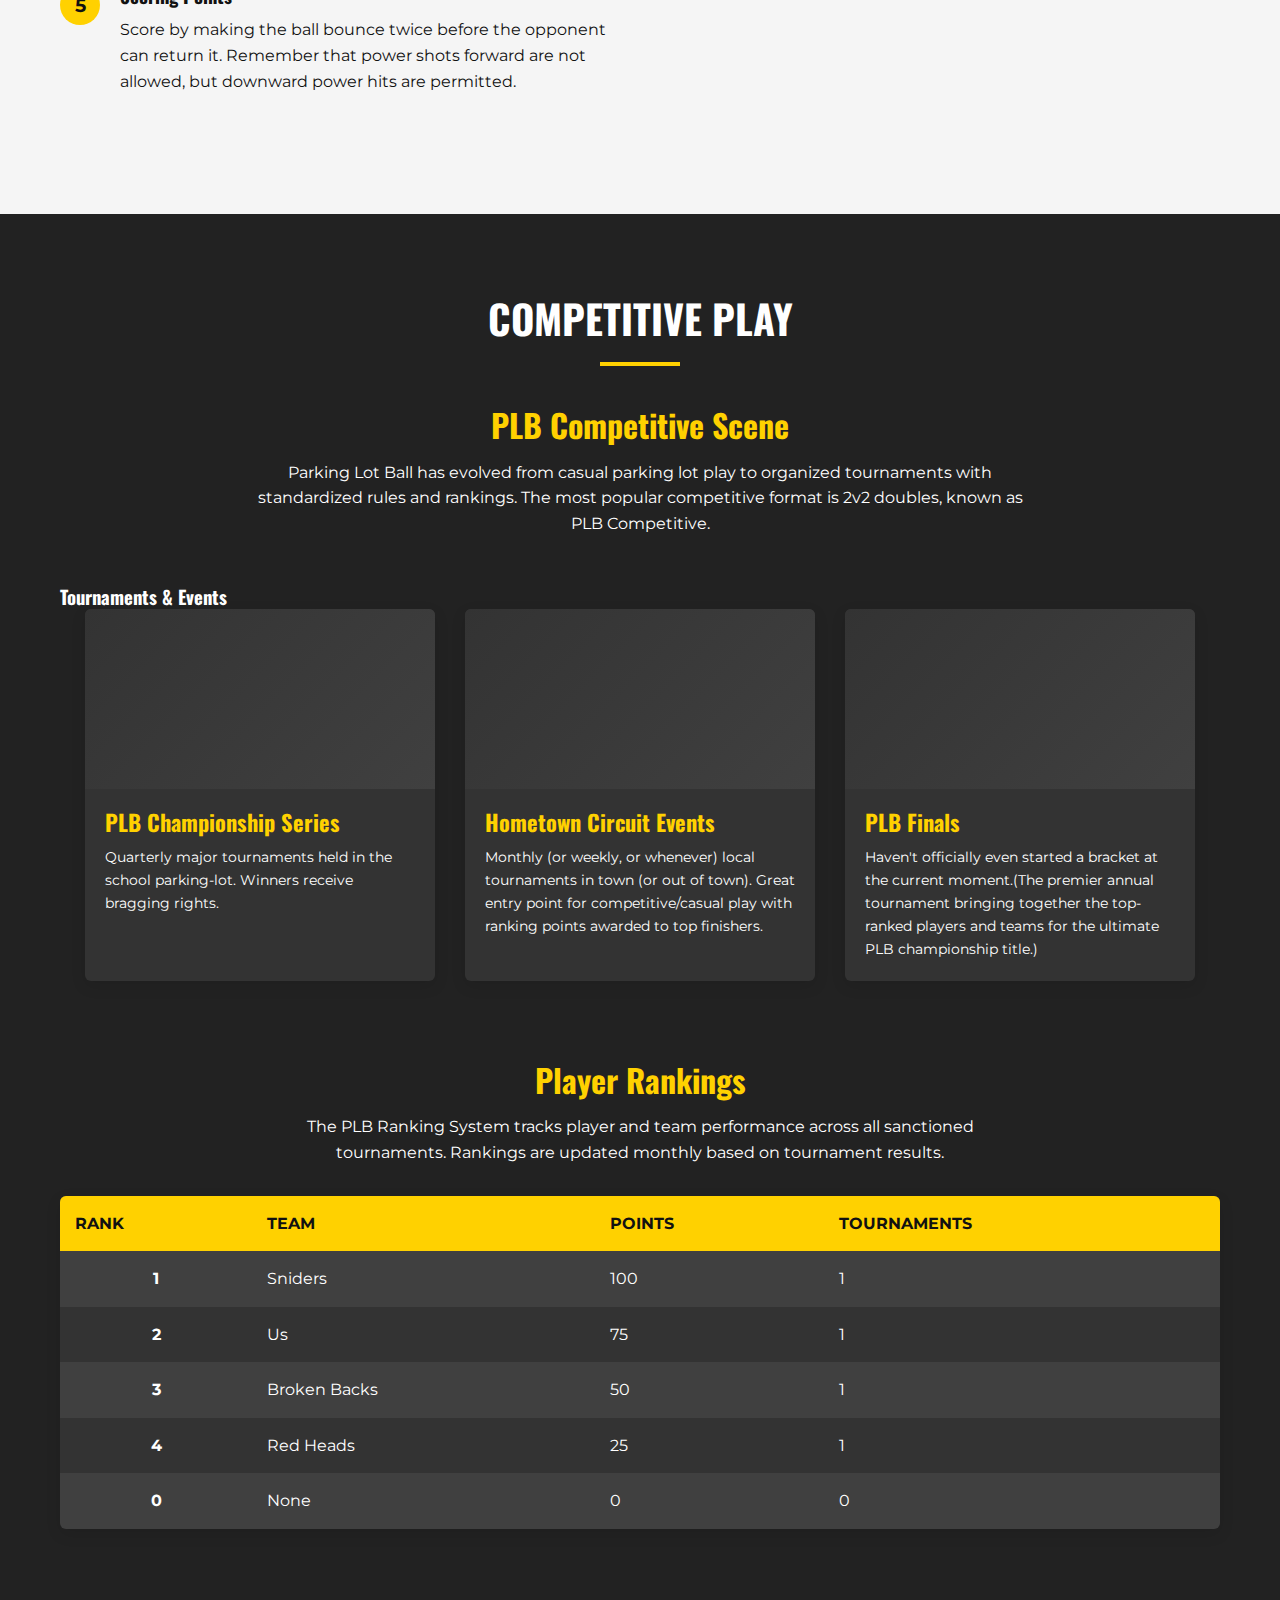
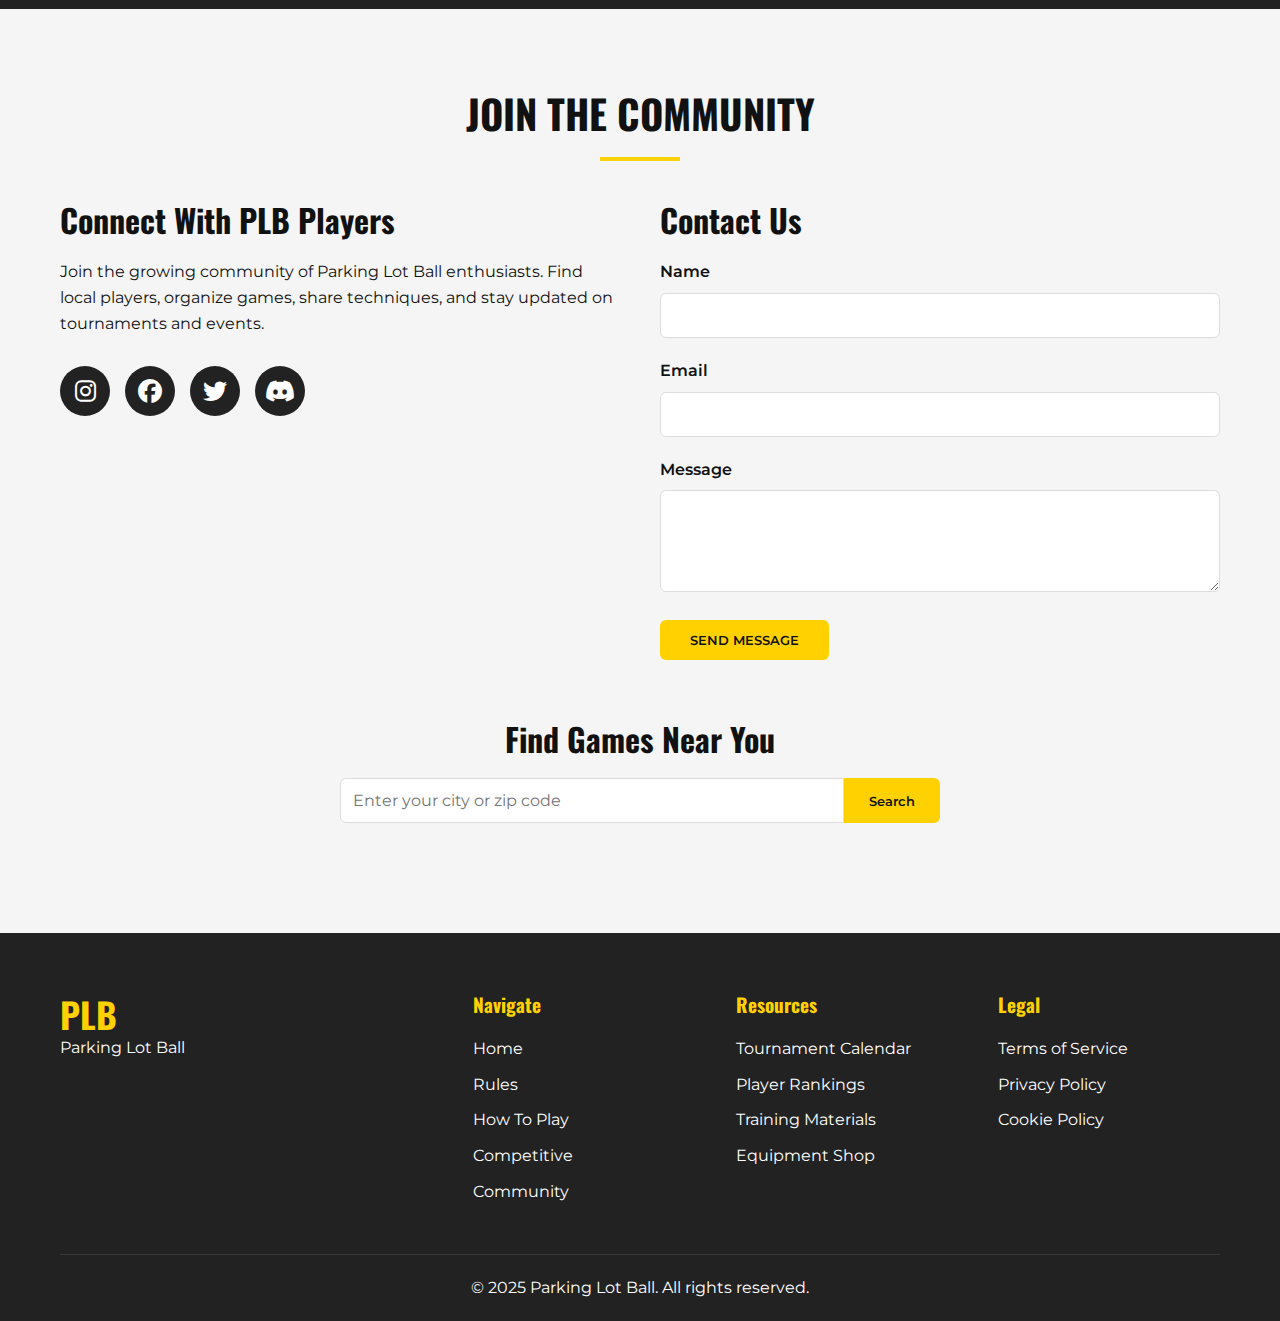
==== commit bc1fb486: "Update index.html" ====
--- a/index.html
+++ b/index.html
@@ -3,7 +3,7 @@
 <head>
     <meta charset="UTF-8">
     <meta name="viewport" content="width=device-width, initial-scale=1.0">
-    <title>Parking Lot Ball (PLB) - The Competitive Urban Sport</title>
+    <title>Parking Lot Ball (PLB) - A Family Made Sport</title>
     <link rel="stylesheet" href="style.css">
     <link rel="stylesheet" href="https://cdnjs.cloudflare.com/ajax/libs/font-awesome/6.4.0/css/all.min.css">
     <link href="https://fonts.googleapis.com/css2?family=Montserrat:wght@400;700&family=Oswald:wght@500;700&display=swap" rel="stylesheet">
@@ -34,7 +34,7 @@
         <div class="container">
             <div class="hero-content">
                 <h2>THE PARKING LOT <span>REVOLUTION</span></h2>
-                <p>Welcome to Parking Lot Ball (PLB) – the fast-paced urban sport born in parking lots and played by urban athletes worldwide. Using just a volleyball and parking lot lines, PLB combines skill, strategy, and spontaneity in a uniquely accessible competitive format.</p>
+                <p>Welcome to Parking Lot Ball (PLB) – the fast-paced family sport born in parking lots and played by athletes (non)worldwide. Using just a volleyball and parking lot lines, PLB combines skill, strategy, and spontaneity in a uniquely accessible competitive format.</p>
                 <div class="cta-buttons">
                     <a href="#rules" class="cta-button primary">Learn The Rules</a>
                     <a href="#how-to-play" class="cta-button secondary">Start Playing</a>
@@ -73,7 +73,7 @@
                             <span class="special">Special Occasions</span>
                         </div>
                     </div>
-                    <p class="note">5v5+ matches are not permitted under official rules.</p>
+                    <p class="note">5v5+ matches are not permitted under official rules. (only for casual play)</p>
                 </div>
 
                 <div class="rule-category">
@@ -196,7 +196,7 @@
                         <div class="step-number">3</div>
                         <div class="step-content">
                             <h3>Serve The Ball</h3>
-                            <p>The server must stand within their designated area and hit the ball so that it bounces in bounds on the opponent's side. The serve cannot be blocked or attacked directly.</p>
+                            <p>The server must stand within their designated area and hit the ball so that it bounces in the neutral zone closest to the opponent's side. The serve cannot be blocked or attacked directly.</p>
                             <div class="technique-tip">
                                 <strong>Technique Tip:</strong> Aim for a low, fast serve that makes it difficult for your opponent to return with accuracy.
                             </div>
@@ -250,19 +250,19 @@
                         <div class="tournament-card">
                             <div class="tournament-img placeholder"></div>
                             <h4>PLB Championship Series</h4>
-                            <p>Quarterly major tournaments held in urban centers across the country. Winners receive championship status and qualification for the annual PLB Finals.</p>
+                            <p>Quarterly major tournaments held in the school parking-lot. Winners receive bragging rights.</p>
                         </div>
                         
                         <div class="tournament-card">
                             <div class="tournament-img placeholder"></div>
-                            <h4>Urban Circuit Events</h4>
-                            <p>Monthly local tournaments in participating cities. Great entry point for competitive play with ranking points awarded to top finishers.</p>
+                            <h4>Hometown Circuit Events</h4>
+                            <p>Monthly (or weekly, or whenever) local tournaments in town (or out of town). Great entry point for competitive/casual play with ranking points awarded to top finishers.</p>
                         </div>
                         
                         <div class="tournament-card">
                             <div class="tournament-img placeholder"></div>
                             <h4>PLB Finals</h4>
-                            <p>The premier annual tournament bringing together the top-ranked players and teams for the ultimate PLB championship title.</p>
+                            <p>Haven't officially even started a bracket at the current moment.(The premier annual tournament bringing together the top-ranked players and teams for the ultimate PLB championship title.)</p>
                         </div>
                     </div>
                 </div>
@@ -283,33 +283,33 @@
                         <tbody>
                             <tr>
                                 <td>1</td>
-                                <td>ParkKings</td>
-                                <td>1250</td>
-                                <td>8</td>
+                                <td>Sniders</td>
+                                <td>100</td>
+                                <td>1</td>
                             </tr>
                             <tr>
                                 <td>2</td>
-                                <td>Asphalt Athletes</td>
-                                <td>1100</td>
-                                <td>7</td>
+                                <td>Us</td>
+                                <td>75</td>
+                                <td>1</td>
                             </tr>
                             <tr>
                                 <td>3</td>
-                                <td>Yellow Line Warriors</td>
-                                <td>980</td>
-                                <td>6</td>
+                                <td>Broken Backs</td>
+                                <td>50</td>
+                                <td>1</td>
                             </tr>
                             <tr>
                                 <td>4</td>
-                                <td>Lot Sharks</td>
-                                <td>875</td>
-                                <td>9</td>
-                            </tr>
-                            <tr>
-                                <td>5</td>
-                                <td>Urban Spikers</td>
-                                <td>820</td>
-                                <td>5</td>
+                                <td>Red Heads</td>
+                                <td>25</td>
+                                <td>1</td>
+                            </tr>
+                            <tr>
+                                <td>0</td>
+                                <td>None</td>
+                                <td>0</td>
+                                <td>0</td>
                             </tr>
                         </tbody>
                     </table>
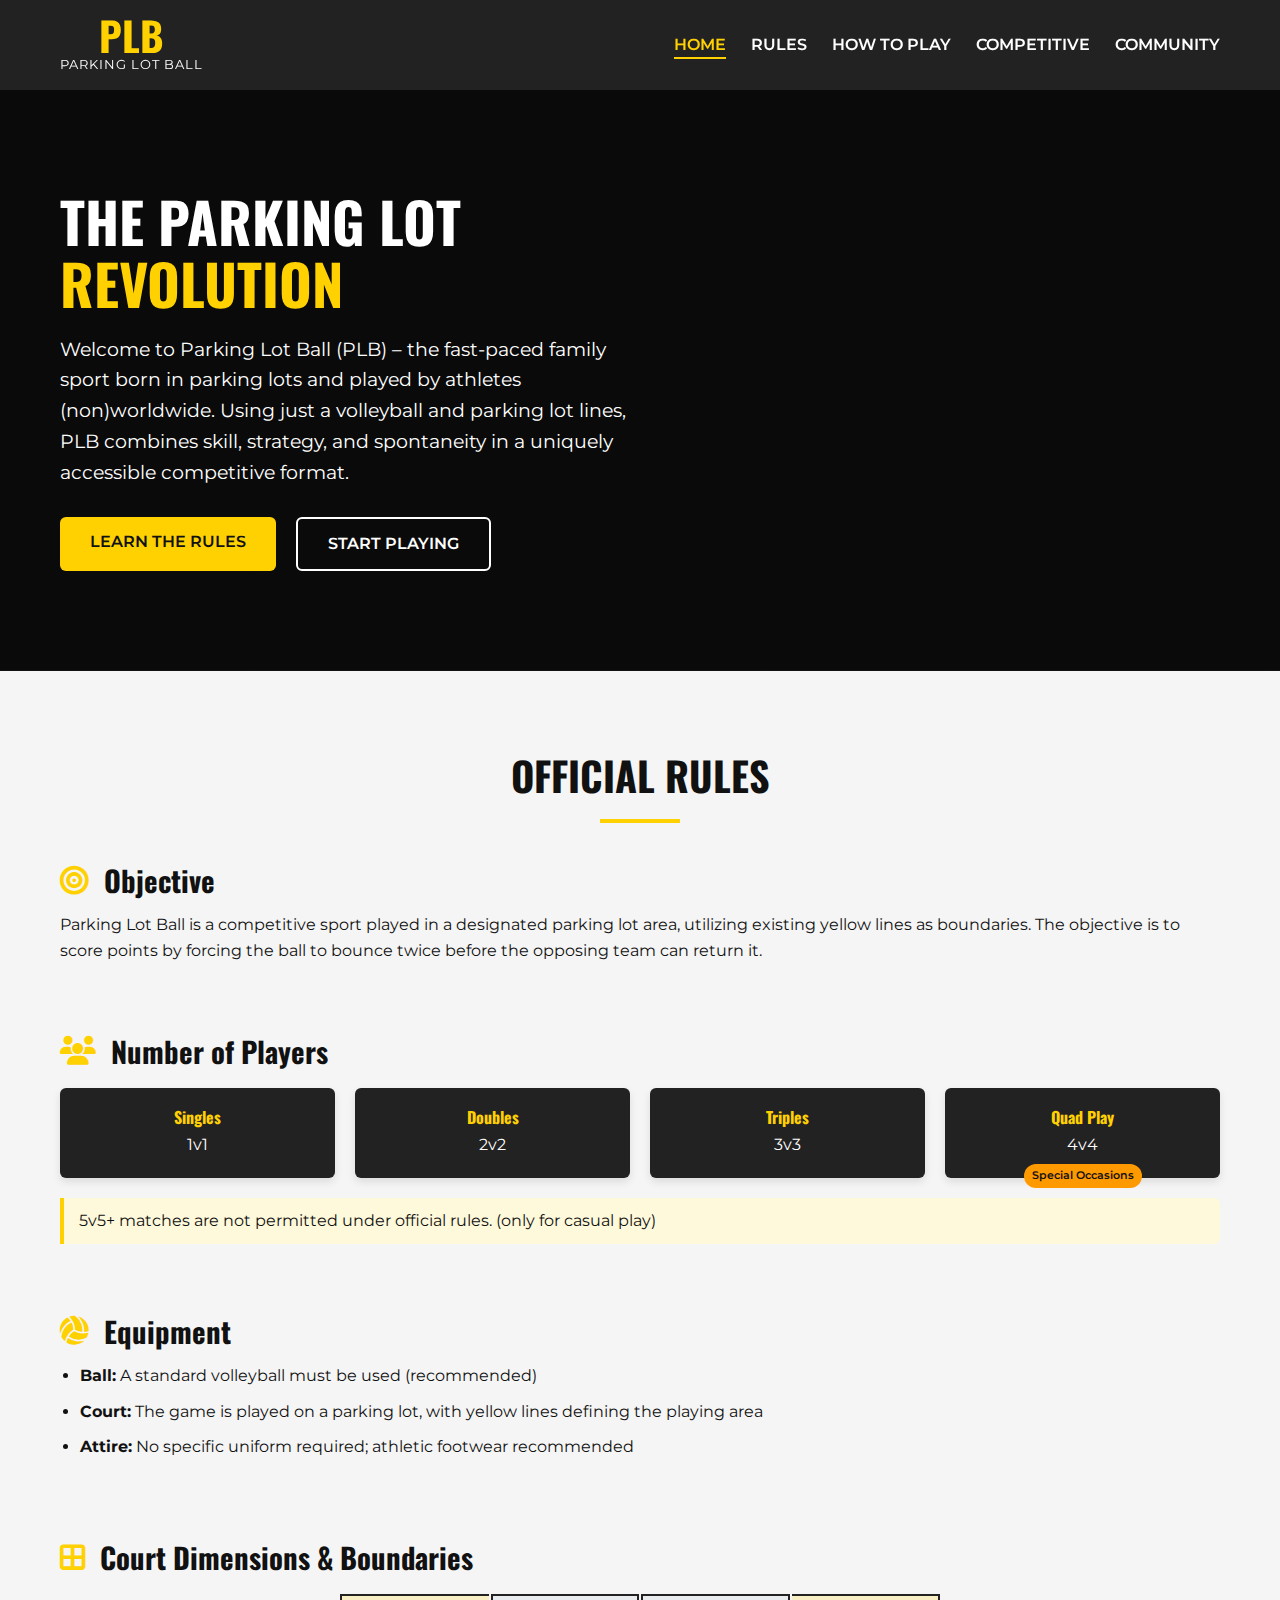
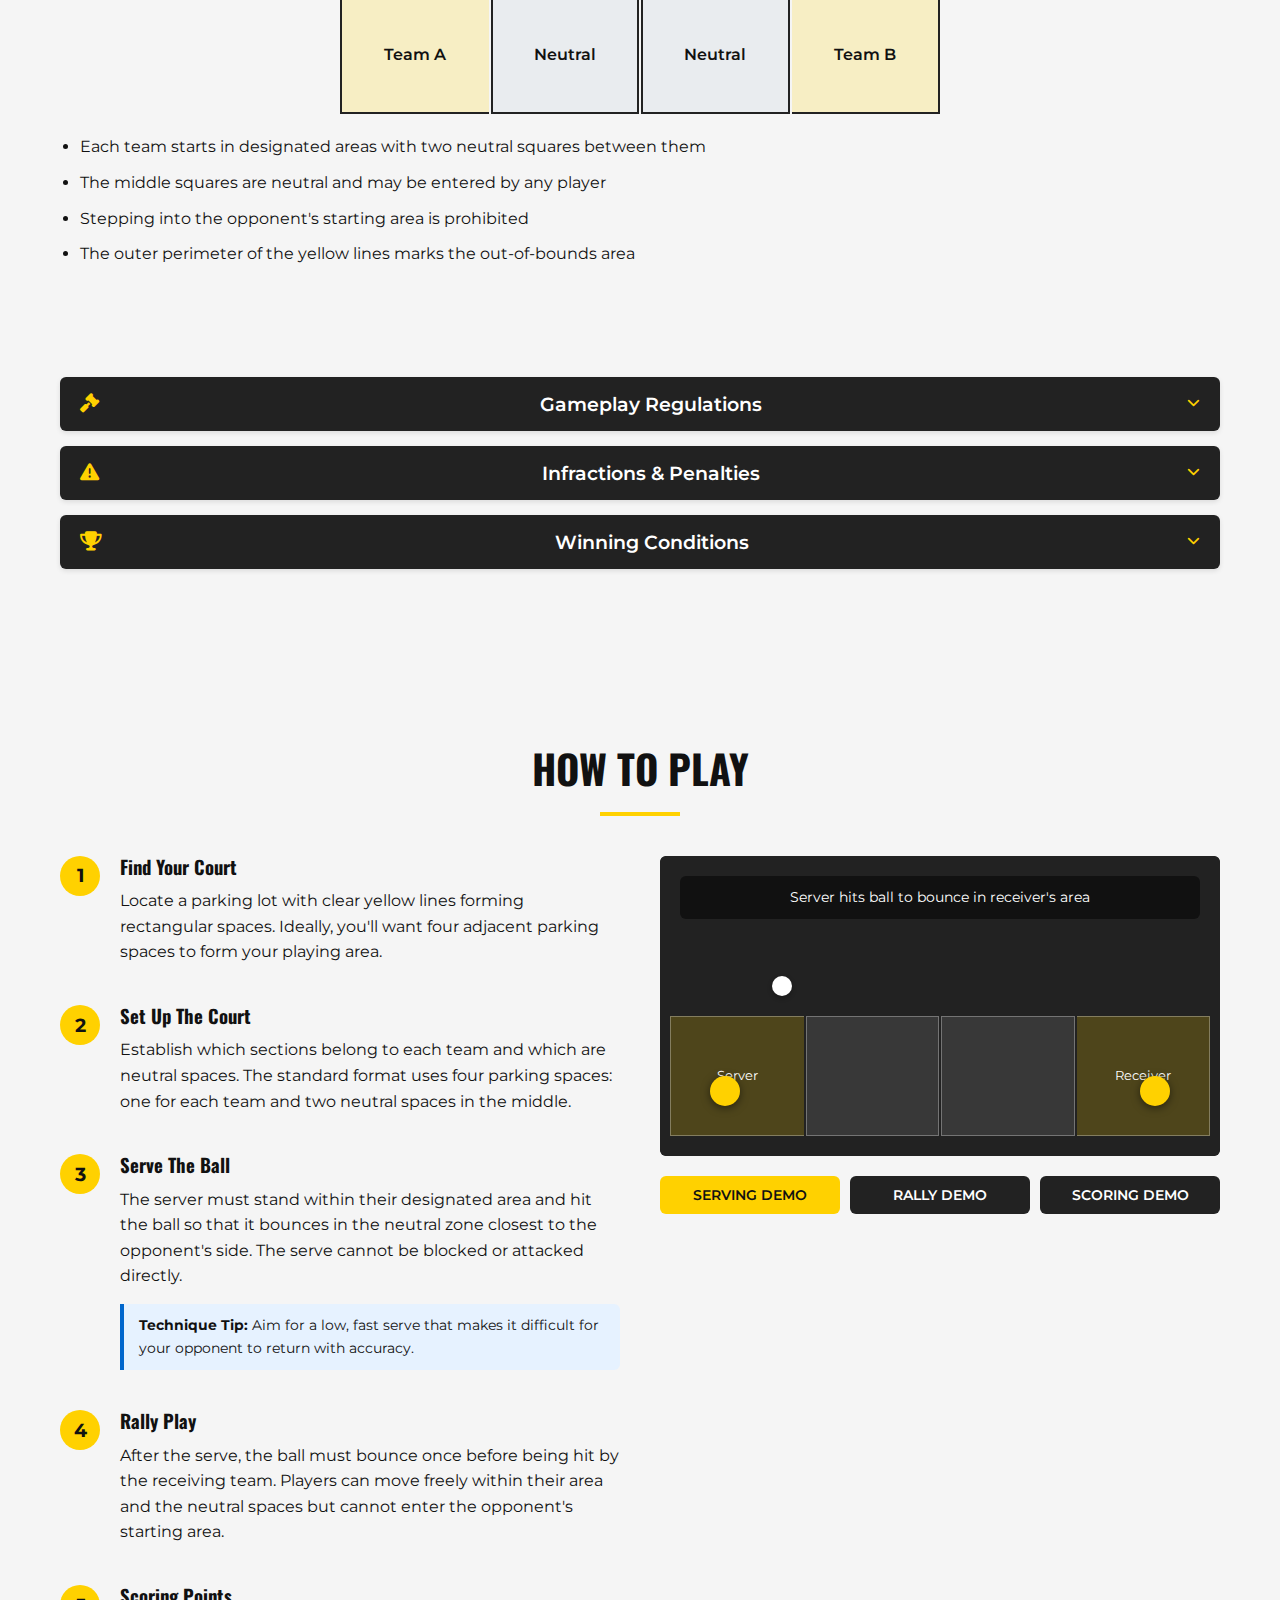
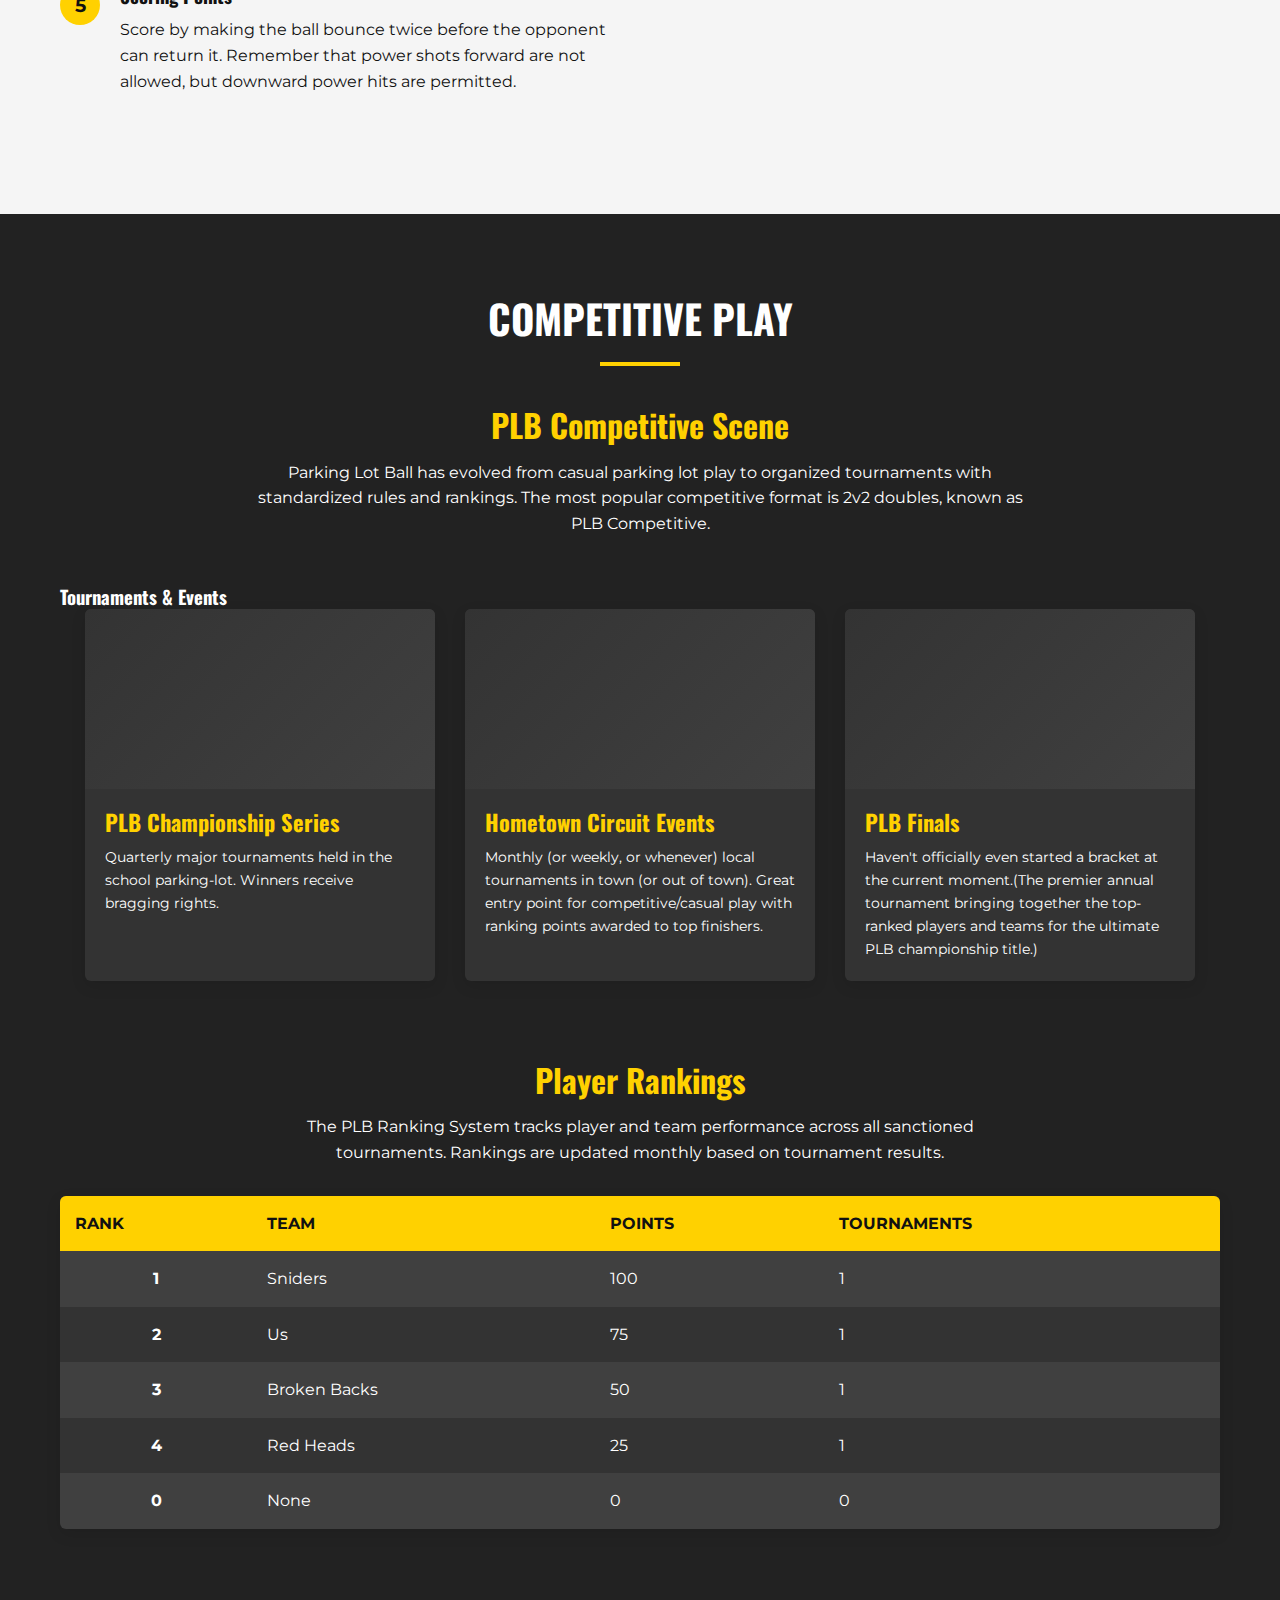
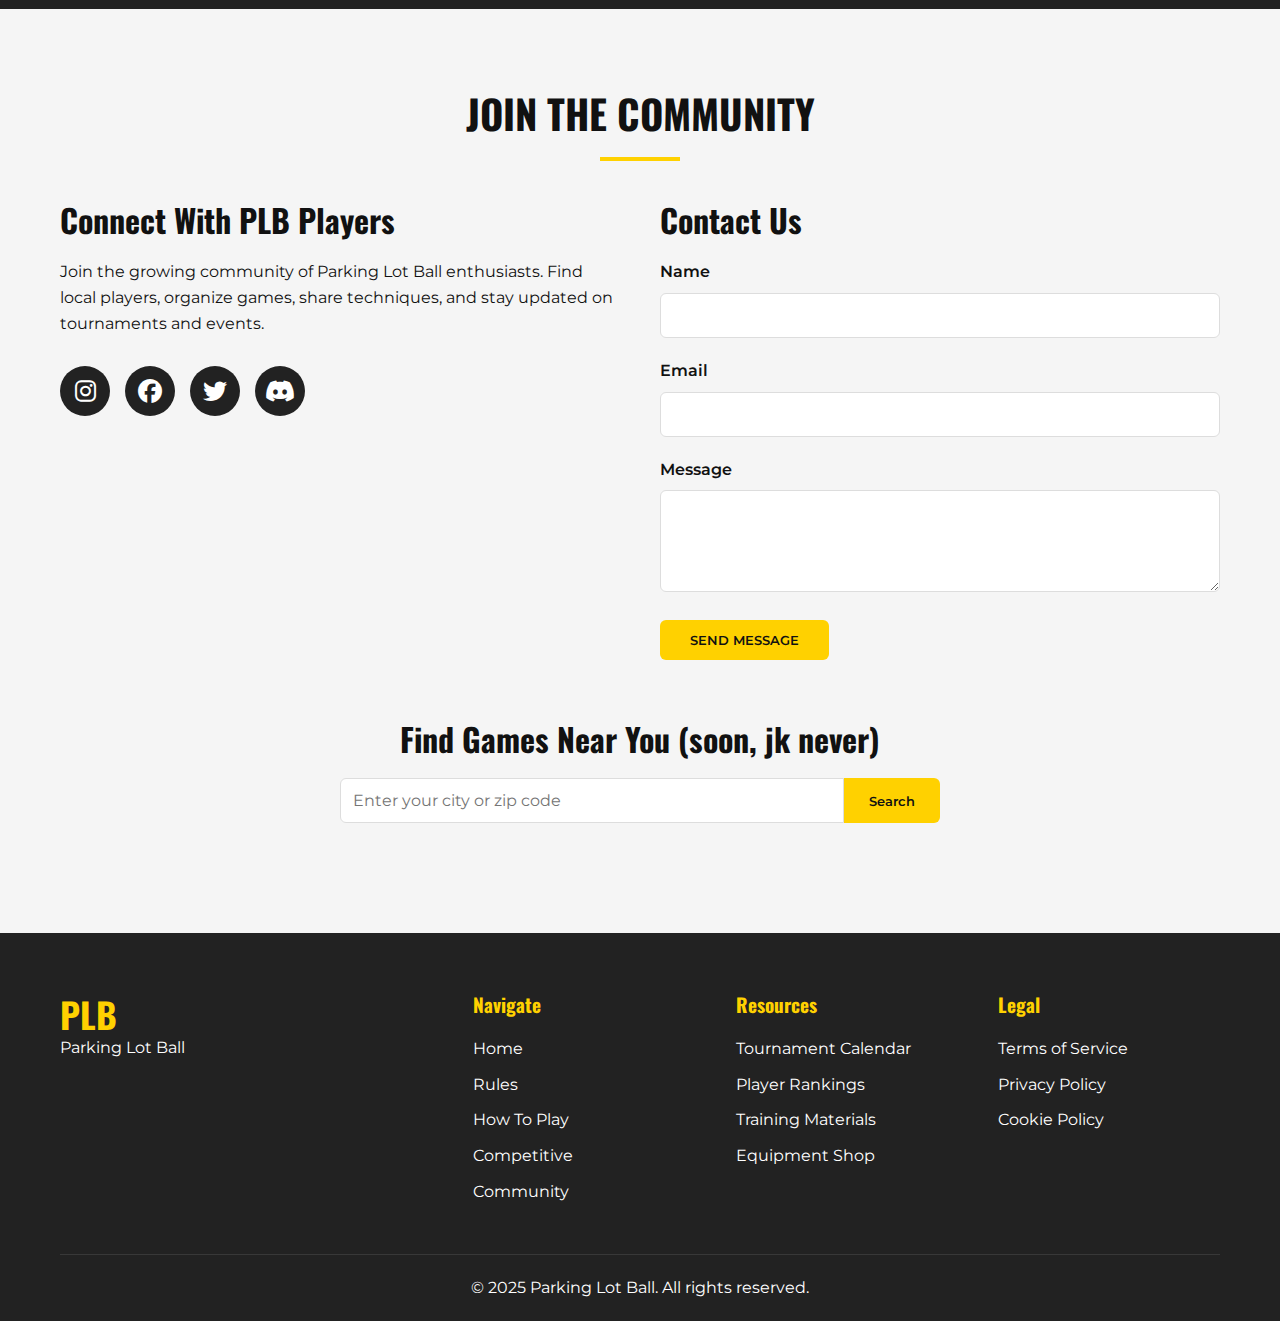
==== commit 23414a7a: "Update index.html" ====
--- a/index.html
+++ b/index.html
@@ -363,7 +363,7 @@
             </div>
             
             <div class="find-games">
-                <h3>Find Games Near You</h3>
+                <h3>Find Games Near You (soon, jk never)</h3>
                 <div class="location-search">
                     <input type="text" id="locationSearch" placeholder="Enter your city or zip code">
                     <button id="findGamesBtn">Search</button>
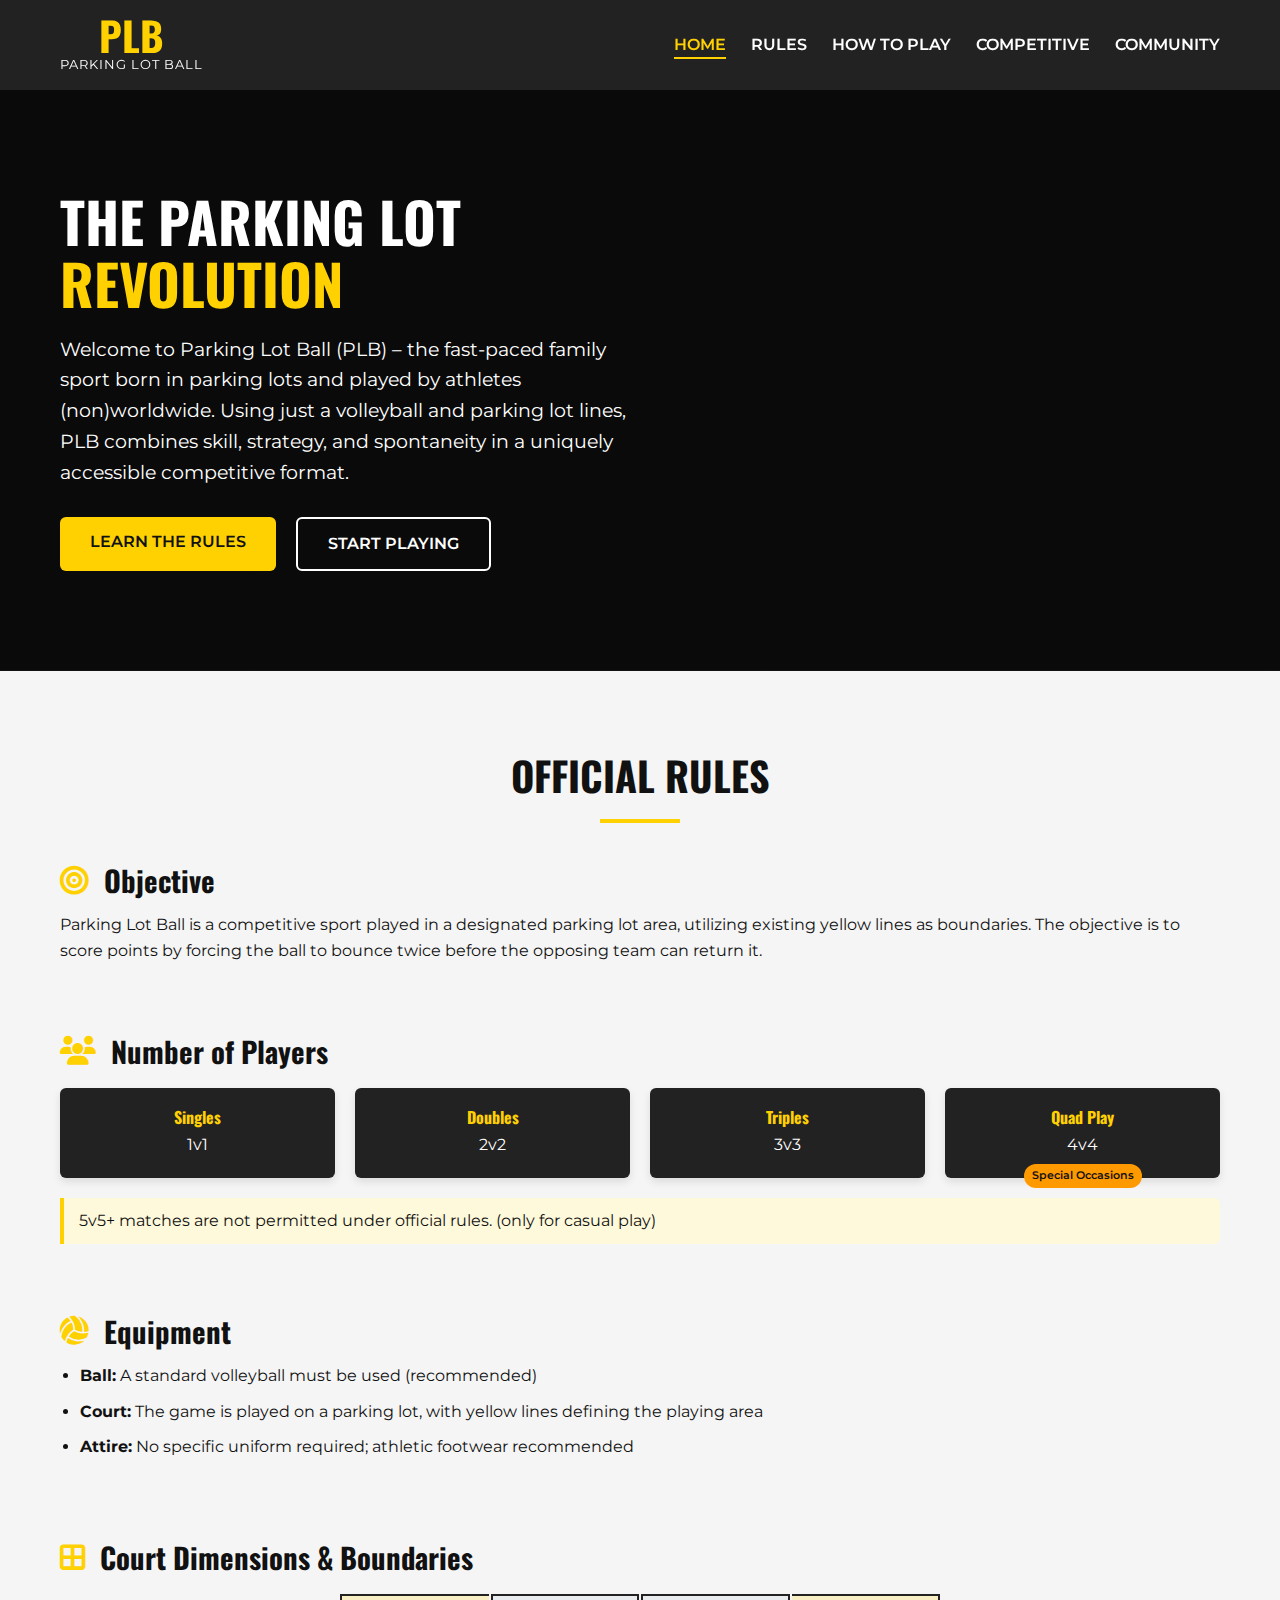
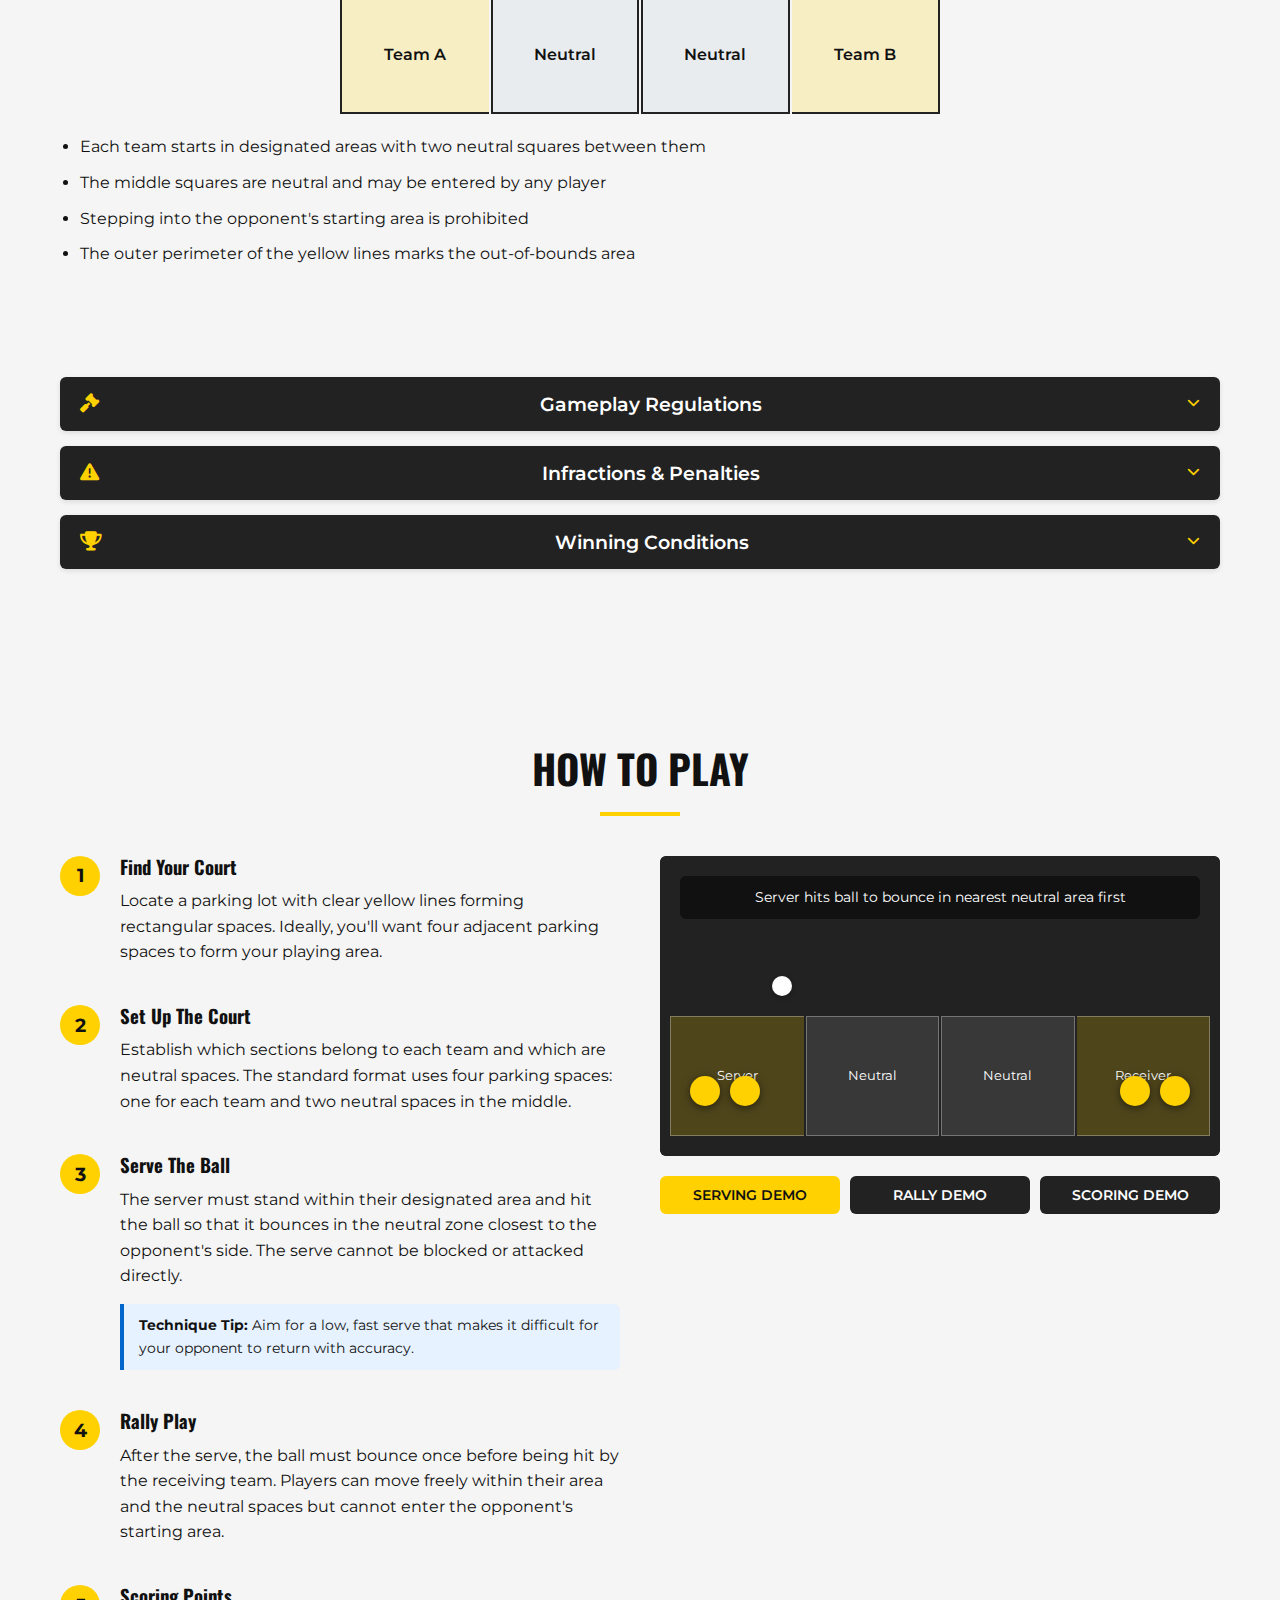
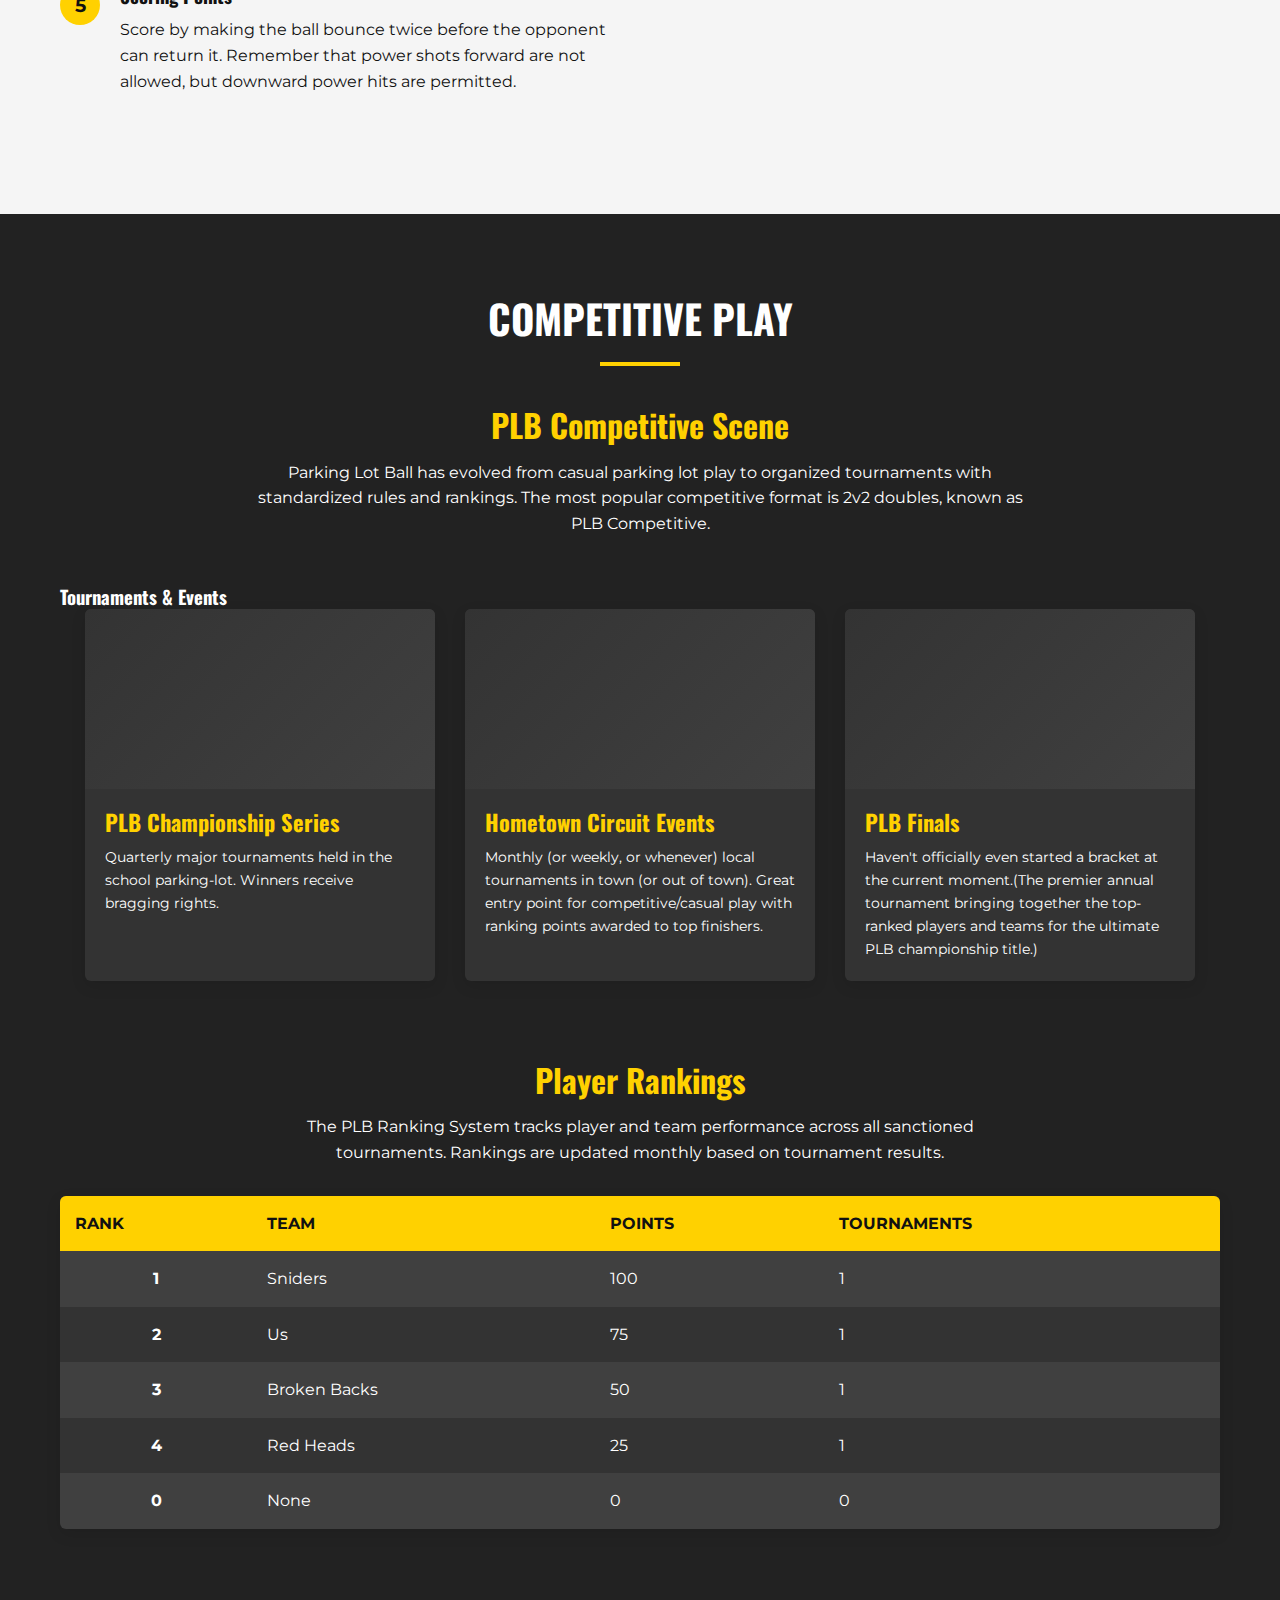
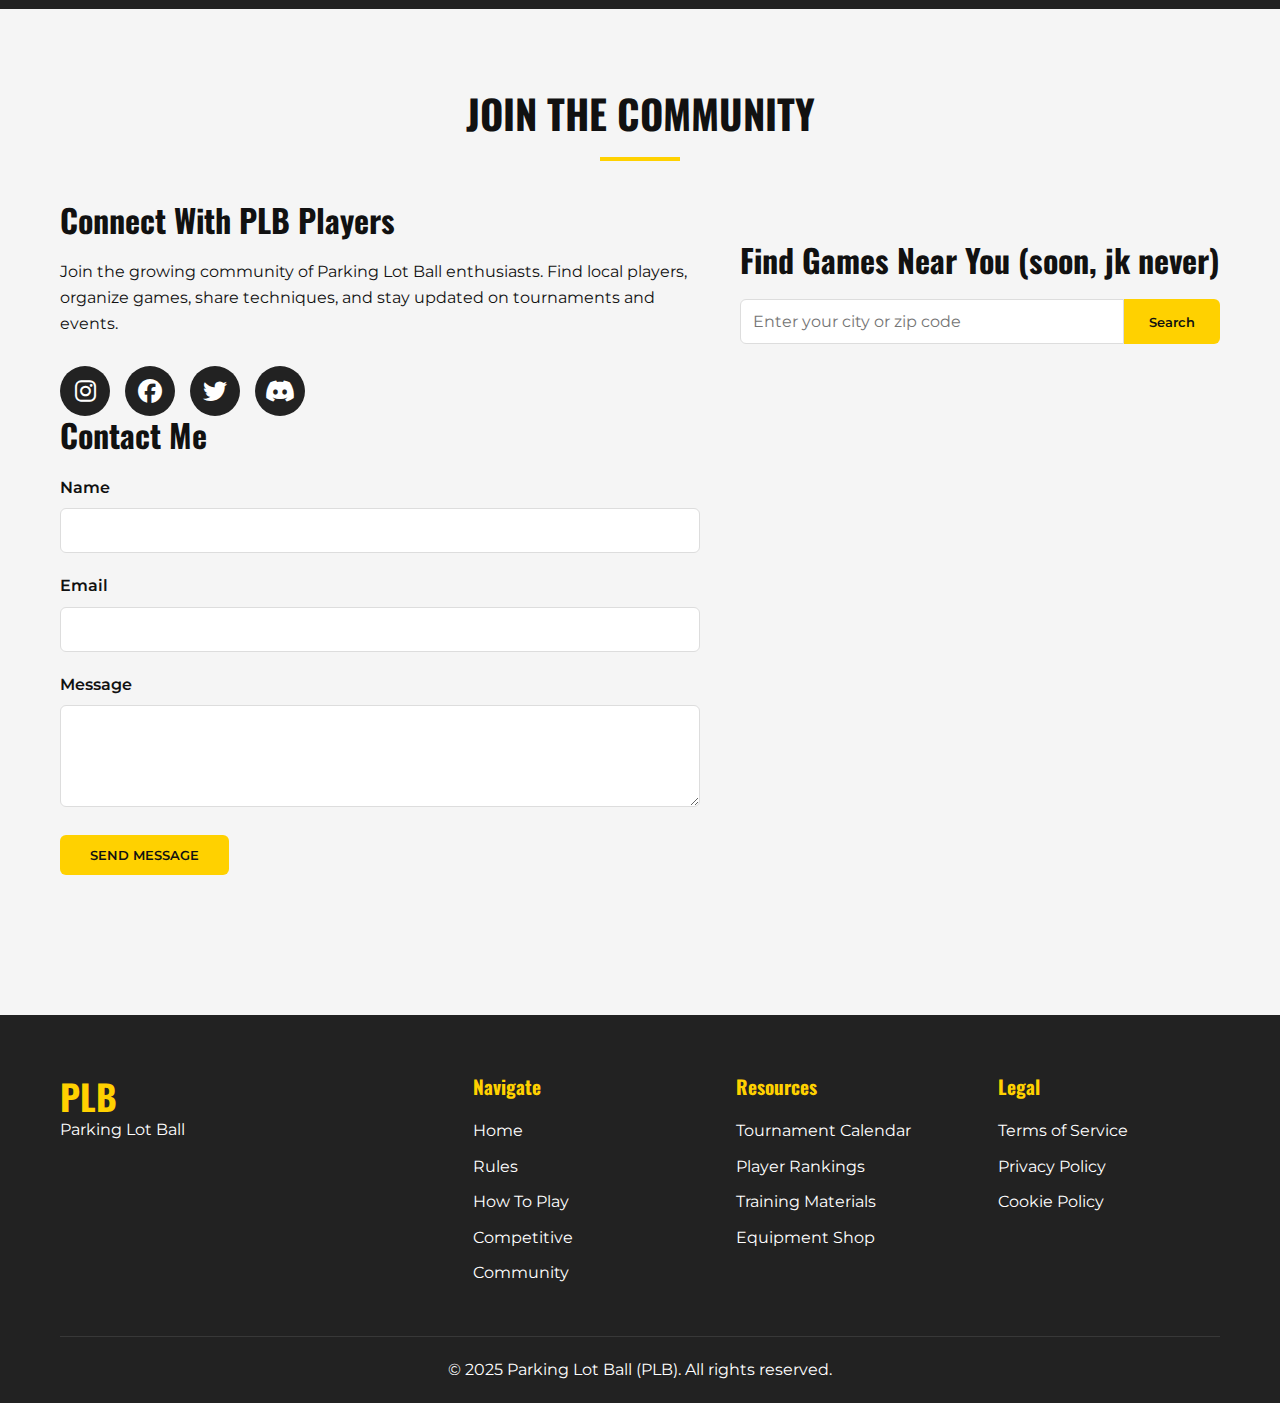
==== commit 1b44f5ff: "Update index.html" ====
--- a/index.html
+++ b/index.html
@@ -328,15 +328,22 @@
                     <p>Join the growing community of Parking Lot Ball enthusiasts. Find local players, organize games, share techniques, and stay updated on tournaments and events.</p>
                     
                     <div class="social-icons">
-                        <a href="#" class="social-icon"><i class="fab fa-instagram"></i></a>
-                        <a href="#" class="social-icon"><i class="fab fa-facebook"></i></a>
-                        <a href="#" class="social-icon"><i class="fab fa-twitter"></i></a>
-                        <a href="#" class="social-icon"><i class="fab fa-discord"></i></a>
-                    </div>
-                </div>
+    <a href="https://www.instagram.com/yourusername" class="social-icon" target="_blank">
+        <i class="fab fa-instagram"></i>
+    </a>
+    <a href="https://www.facebook.com/yourusername" class="social-icon" target="_blank">
+        <i class="fab fa-facebook"></i>
+    </a>
+    <a href="https://twitter.com/yourusername" class="social-icon" target="_blank">
+        <i class="fab fa-twitter"></i>
+    </a>
+    <a href="https://discord.gg/tDURJh5j8q" class="social-icon" target="_blank">
+        <i class="fab fa-discord"></i>
+    </a>
+</div>
                 
                 <div class="contact-form">
-                    <h3>Contact Us</h3>
+                    <h3>Contact Me</h3>
                     <form id="contactForm">
                         <div class="form-group">
                             <label for="name">Name</label>
@@ -417,7 +424,7 @@
             </div>
             
             <div class="footer-bottom">
-                <p>&copy; 2025 Parking Lot Ball. All rights reserved.</p>
+                <p>&copy; 2025 Parking Lot Ball (PLB). All rights reserved.</p>
             </div>
         </div>
     </footer>
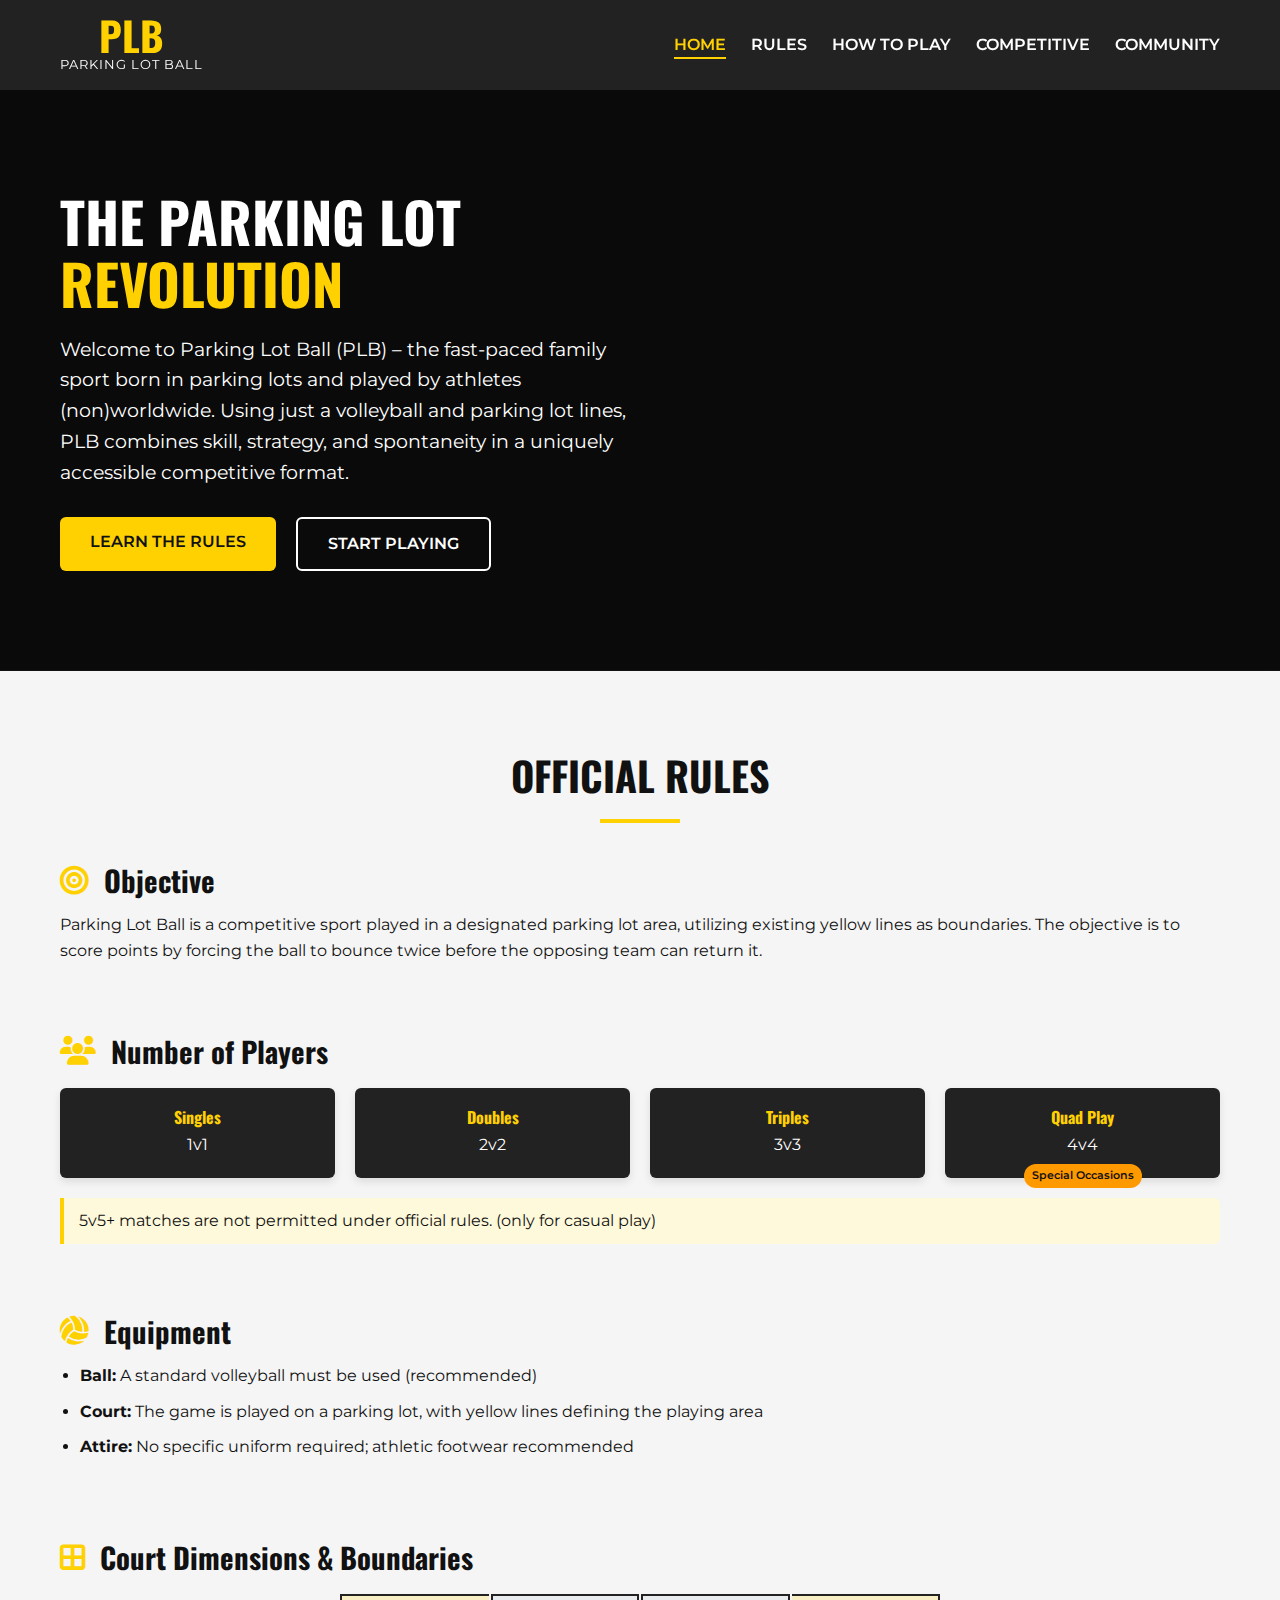
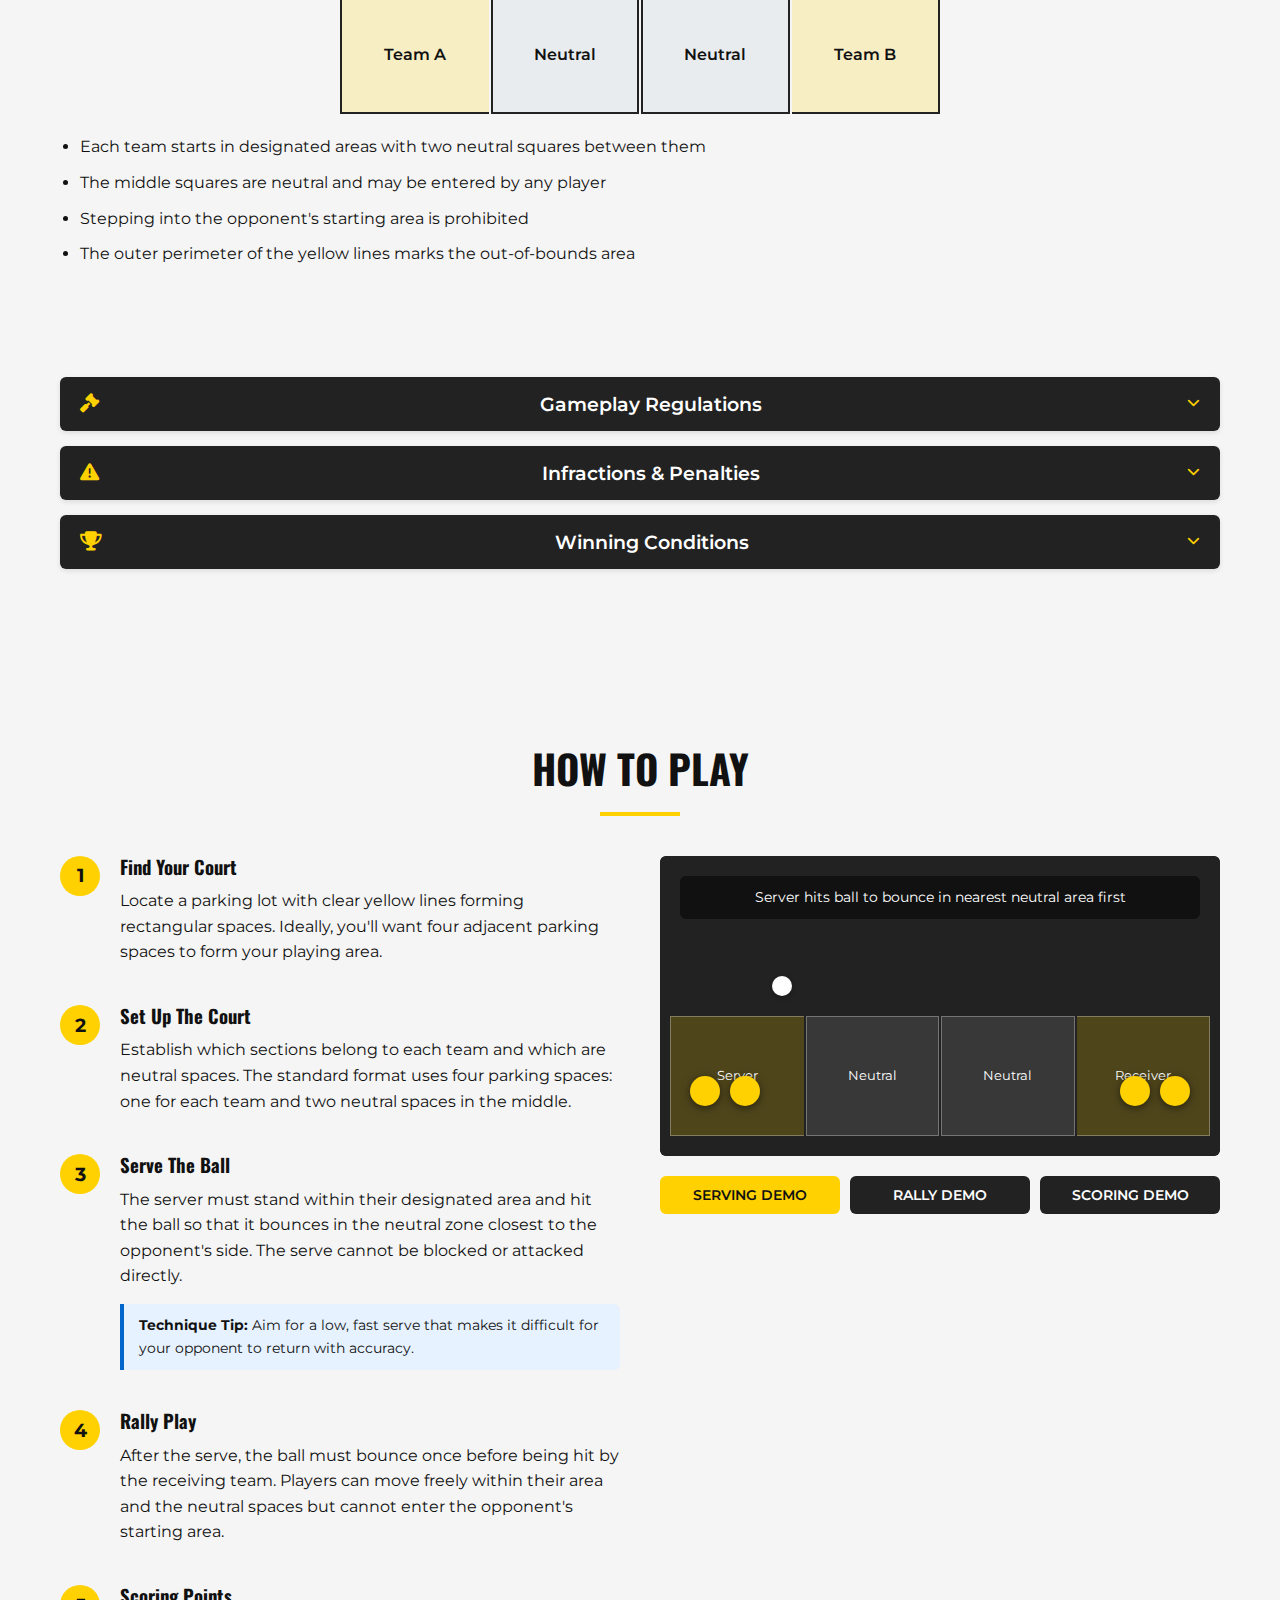
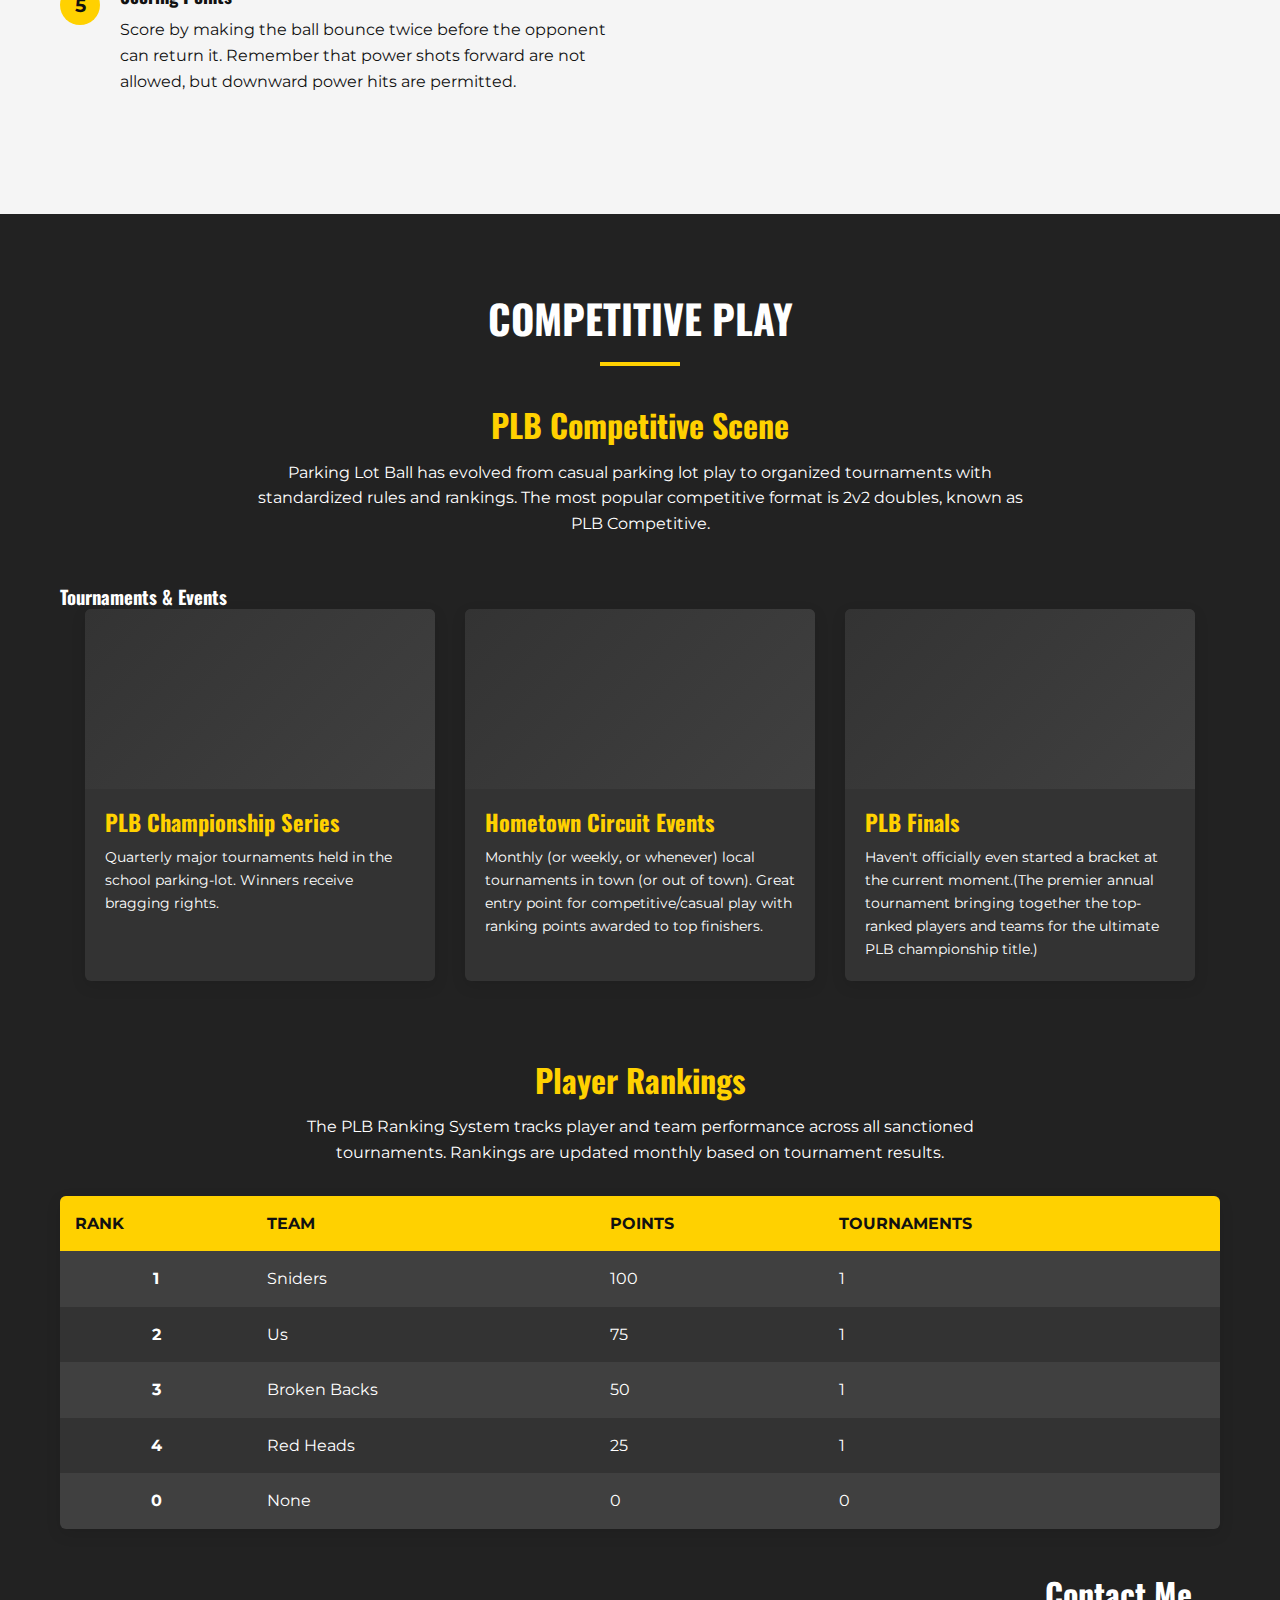
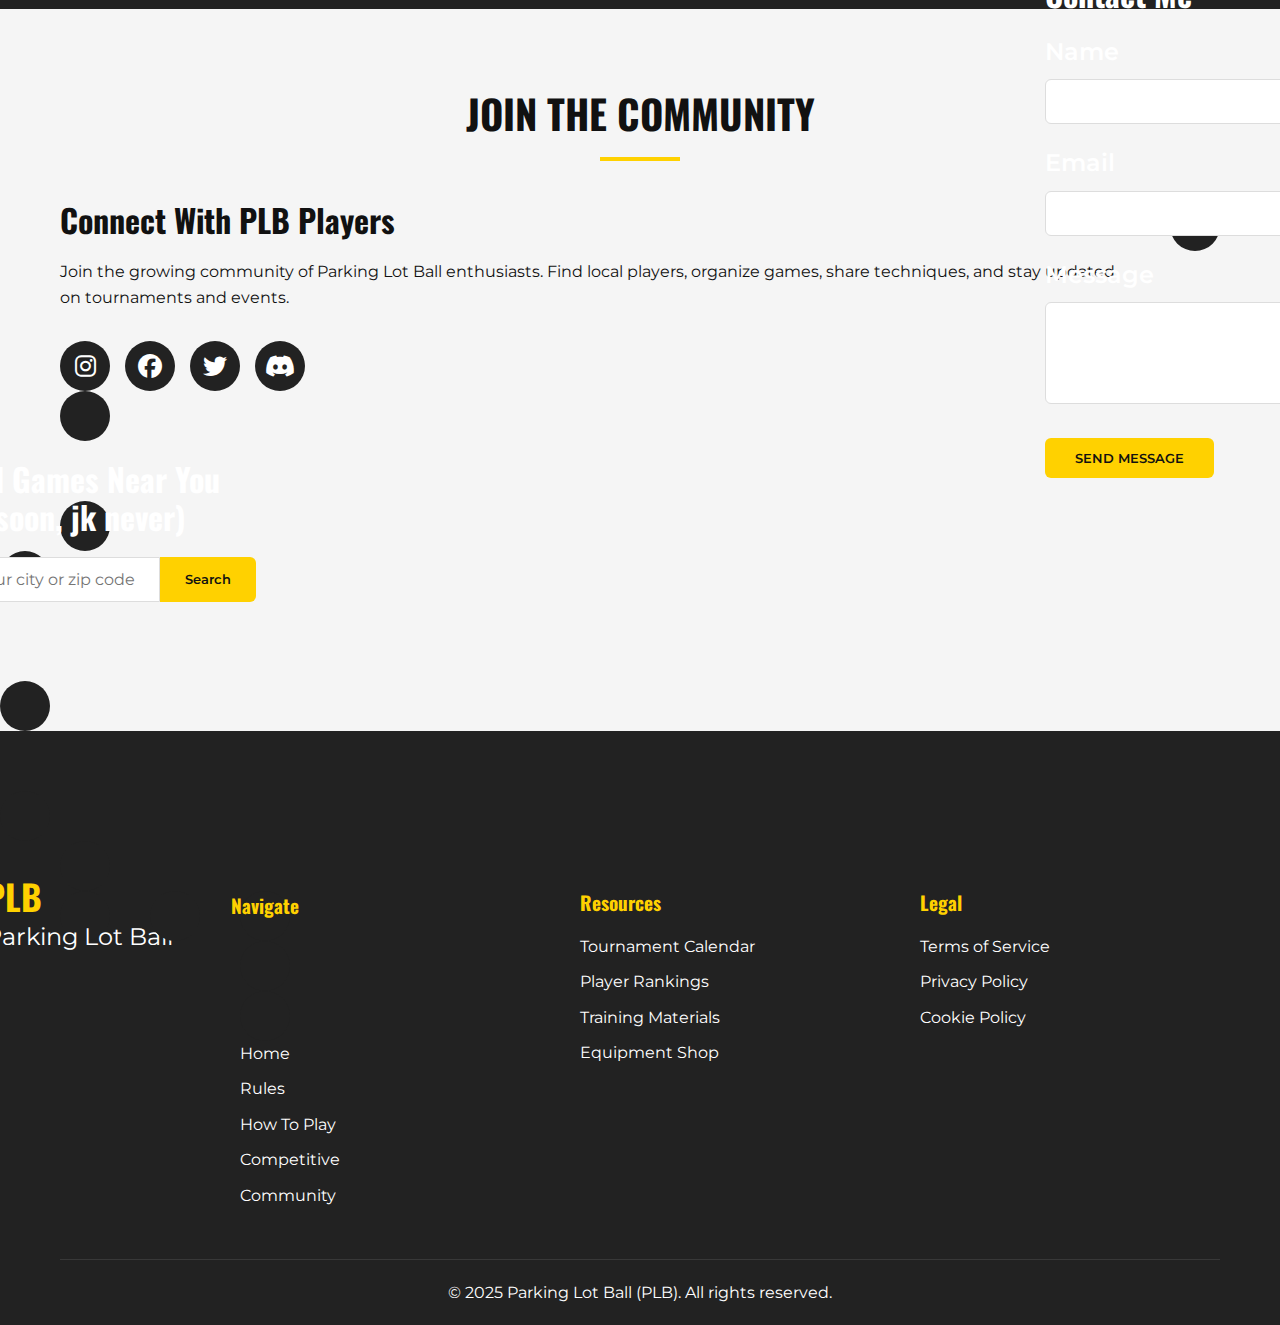
==== commit 51994c5a: "Update index.html" ====
--- a/index.html
+++ b/index.html
@@ -328,19 +328,16 @@
                     <p>Join the growing community of Parking Lot Ball enthusiasts. Find local players, organize games, share techniques, and stay updated on tournaments and events.</p>
                     
                     <div class="social-icons">
-    <a href="https://www.instagram.com/yourusername" class="social-icon" target="_blank">
-        <i class="fab fa-instagram"></i>
-    </a>
-    <a href="https://www.facebook.com/yourusername" class="social-icon" target="_blank">
-        <i class="fab fa-facebook"></i>
-    </a>
-    <a href="https://twitter.com/yourusername" class="social-icon" target="_blank">
-        <i class="fab fa-twitter"></i>
-    </a>
-    <a href="https://discord.gg/tDURJh5j8q" class="social-icon" target="_blank">
-        <i class="fab fa-discord"></i>
-    </a>
-</div>
+                            <a href="https://www.instagram.com/yourusername" class="social-icon" target="_blank">
+                                <i class="fab fa-instagram"></i>
+                            <a href="https://www.facebook.com/yourusername" class="social-icon" target="_blank">
+                                <i class="fab fa-facebook"></i>
+                            <a href="https://twitter.com/yourusername" class="social-icon" target="_blank">
+                                <i class="fab fa-twitter"></i>
+                            <a href="https://discord.com/invite/yourservercode" class="social-icon" target="_blank">
+                                <i class="fab fa-discord"></i>
+                    </div>
+                </div>
                 
                 <div class="contact-form">
                     <h3>Contact Me</h3>
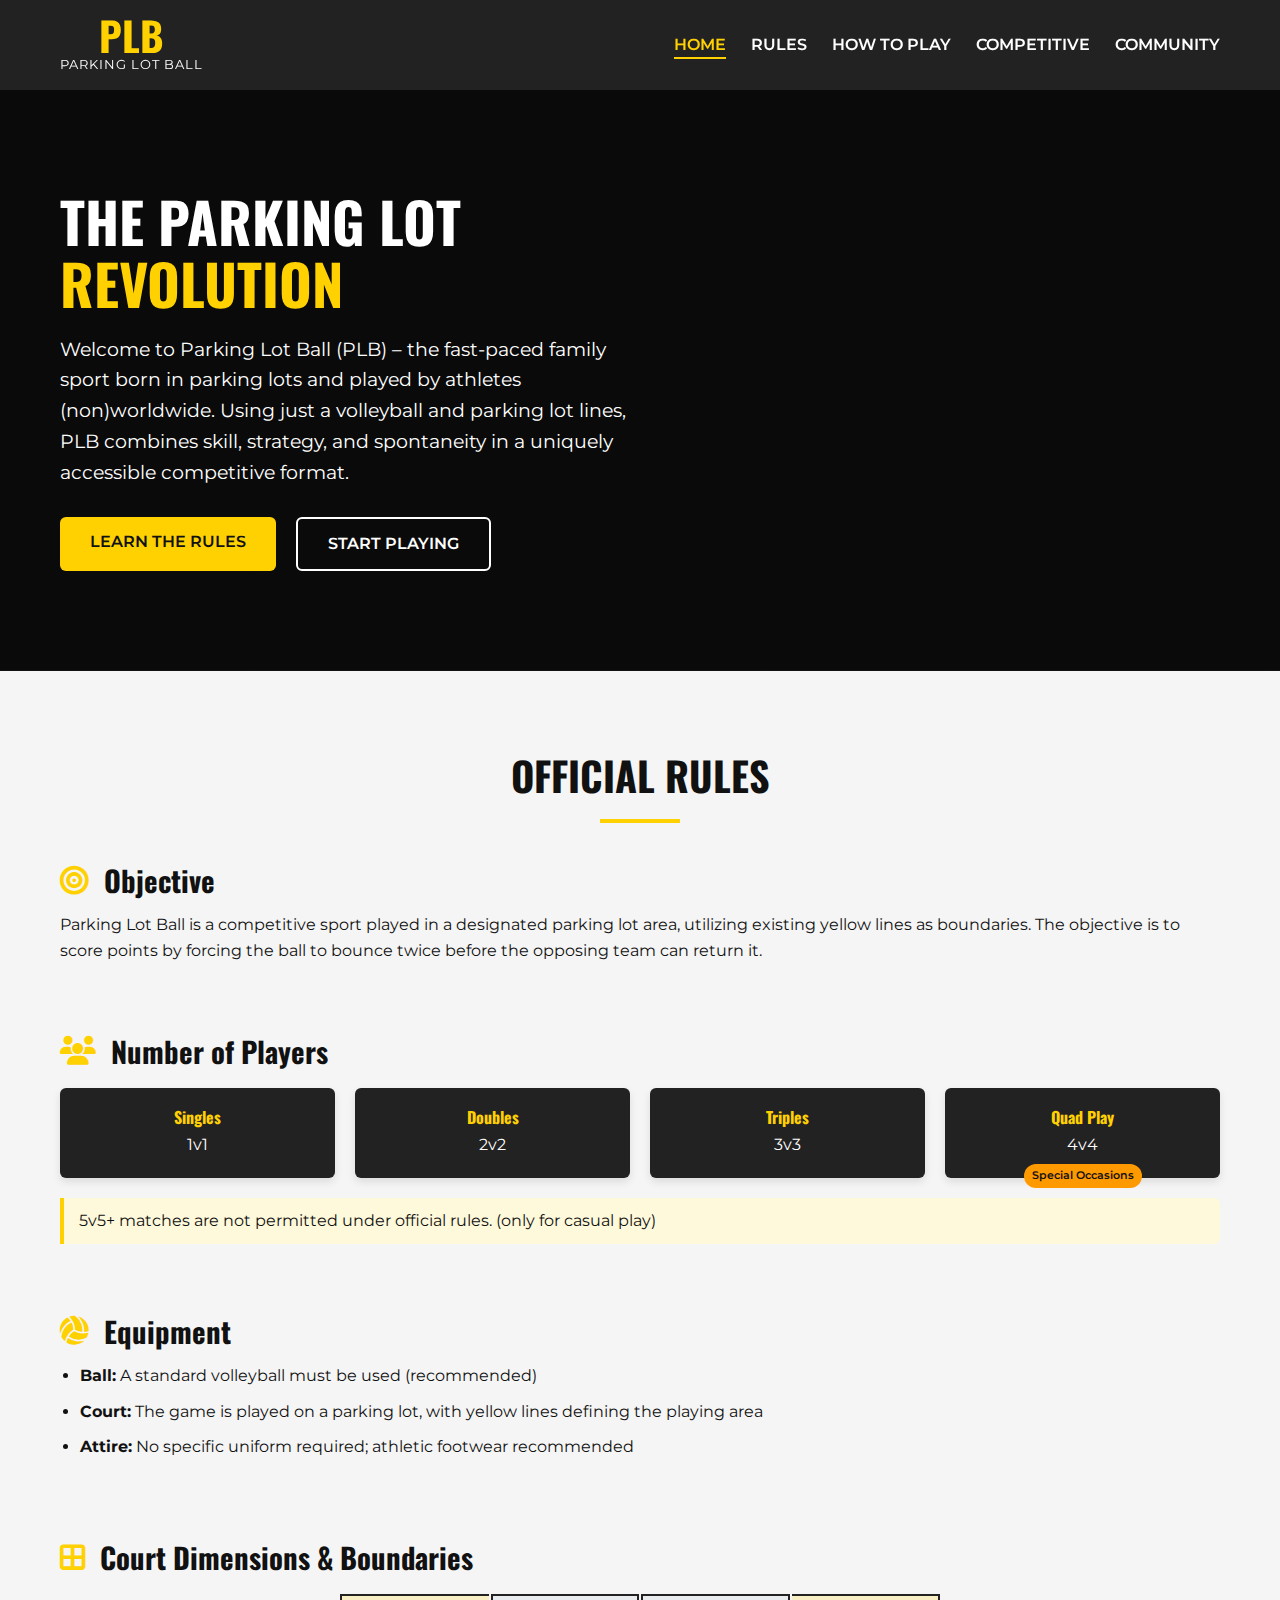
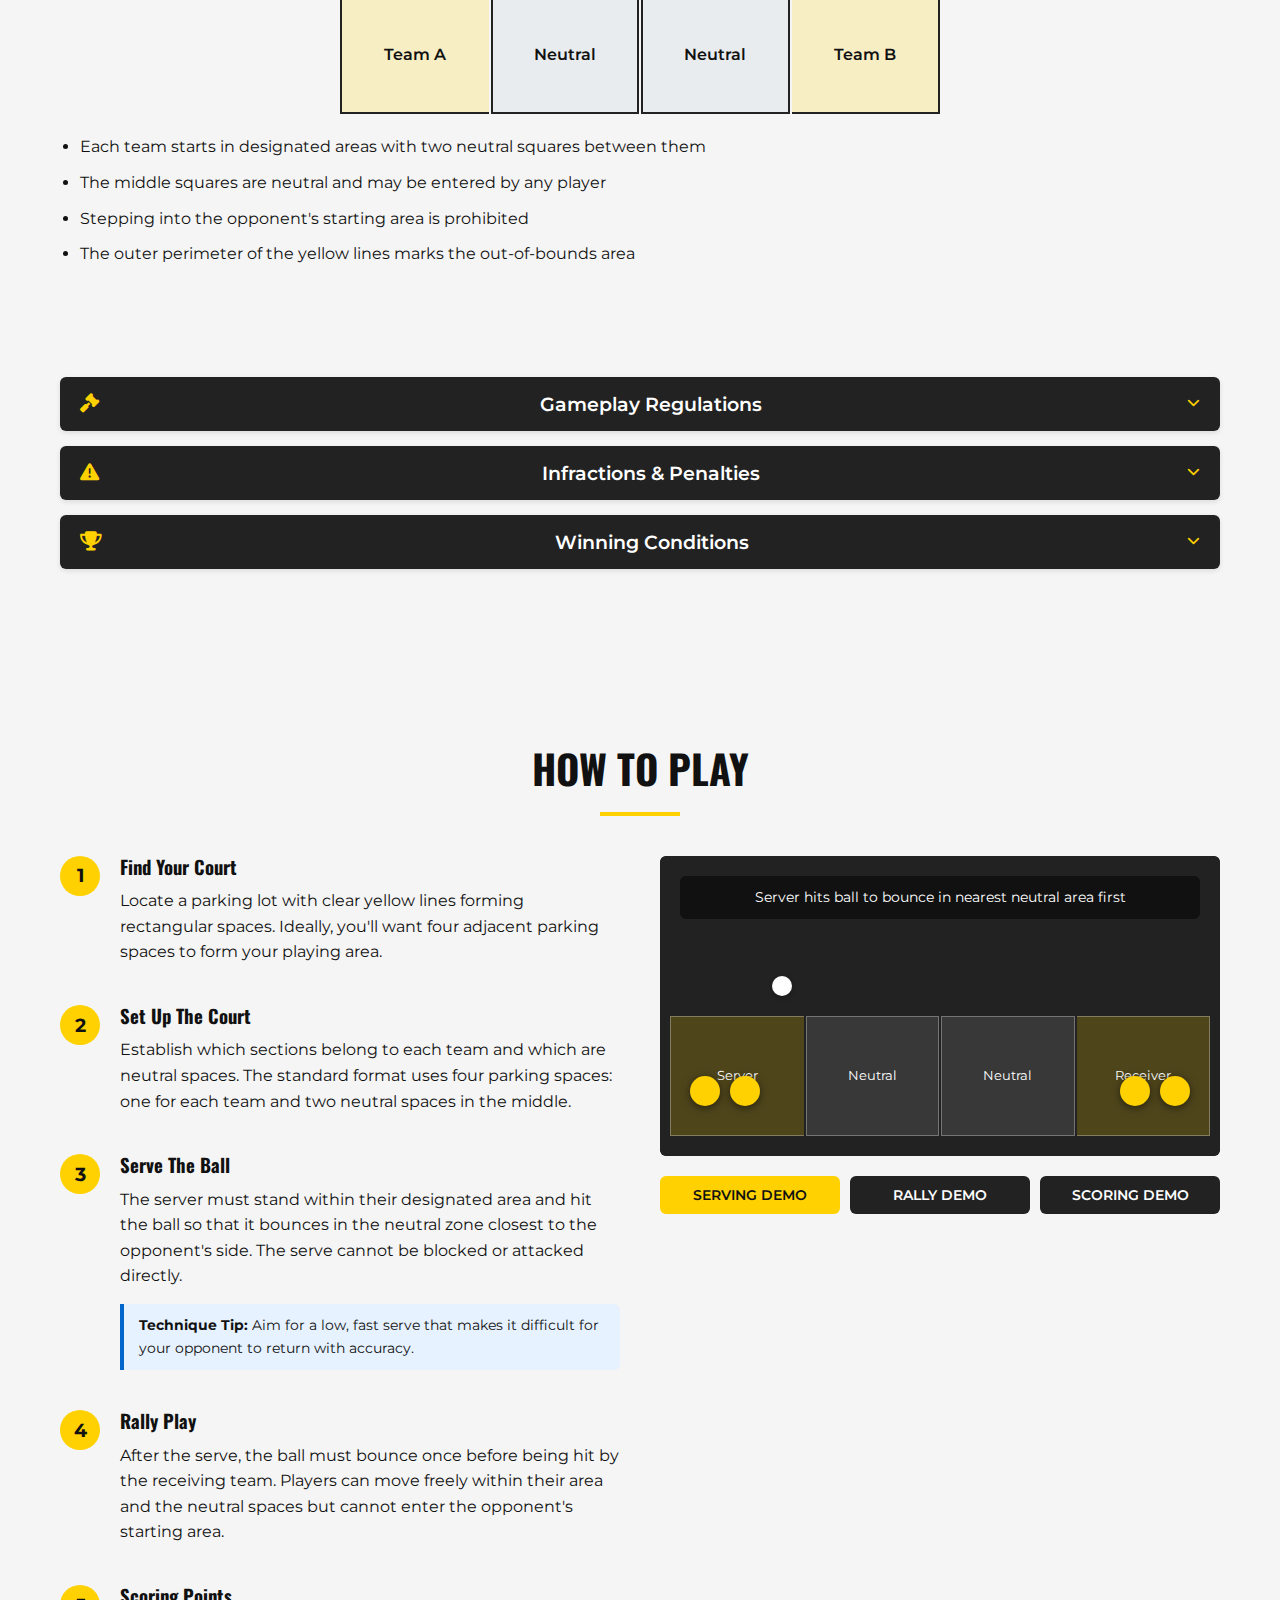
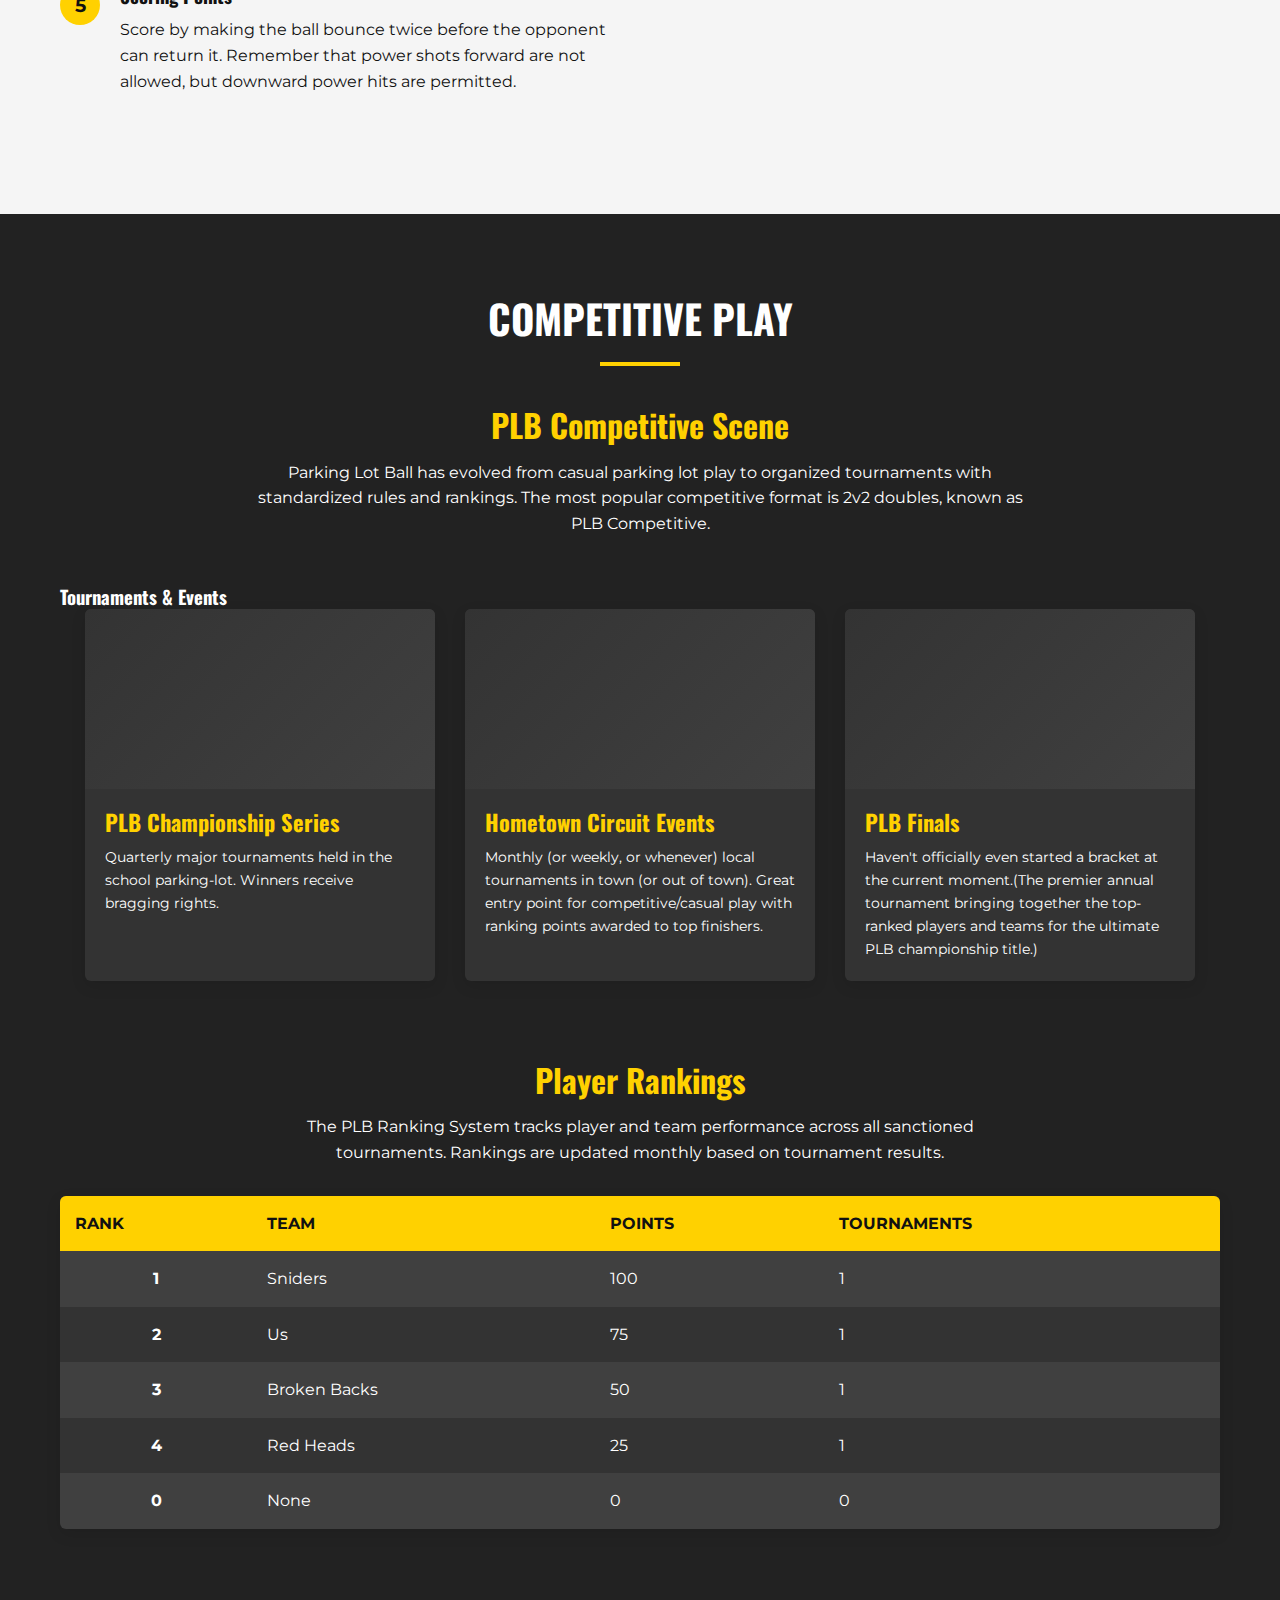
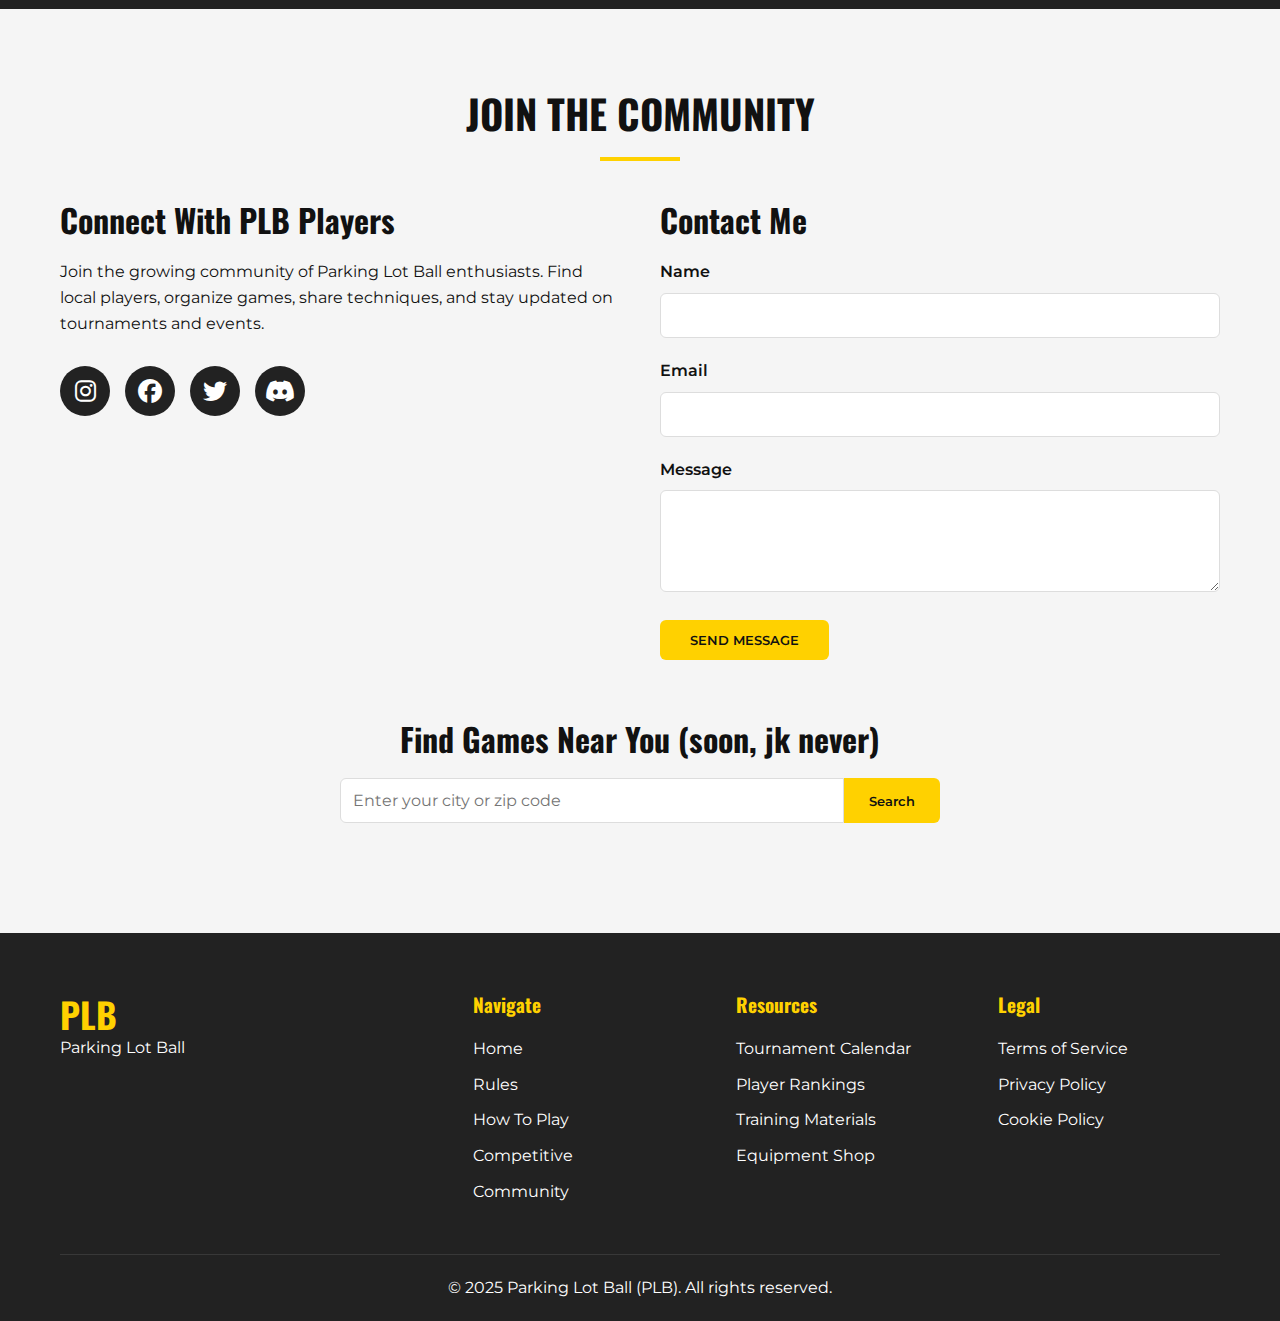
==== commit 5d57e502: "Update index.html" ====
--- a/index.html
+++ b/index.html
@@ -336,9 +336,9 @@
                                 <i class="fab fa-twitter"></i>
                             <a href="https://discord.com/invite/yourservercode" class="social-icon" target="_blank">
                                 <i class="fab fa-discord"></i>
-                    </div>
-                </div>
-                
+                        </a>
+                    </div>
+                </div>
                 <div class="contact-form">
                     <h3>Contact Me</h3>
                     <form id="contactForm">
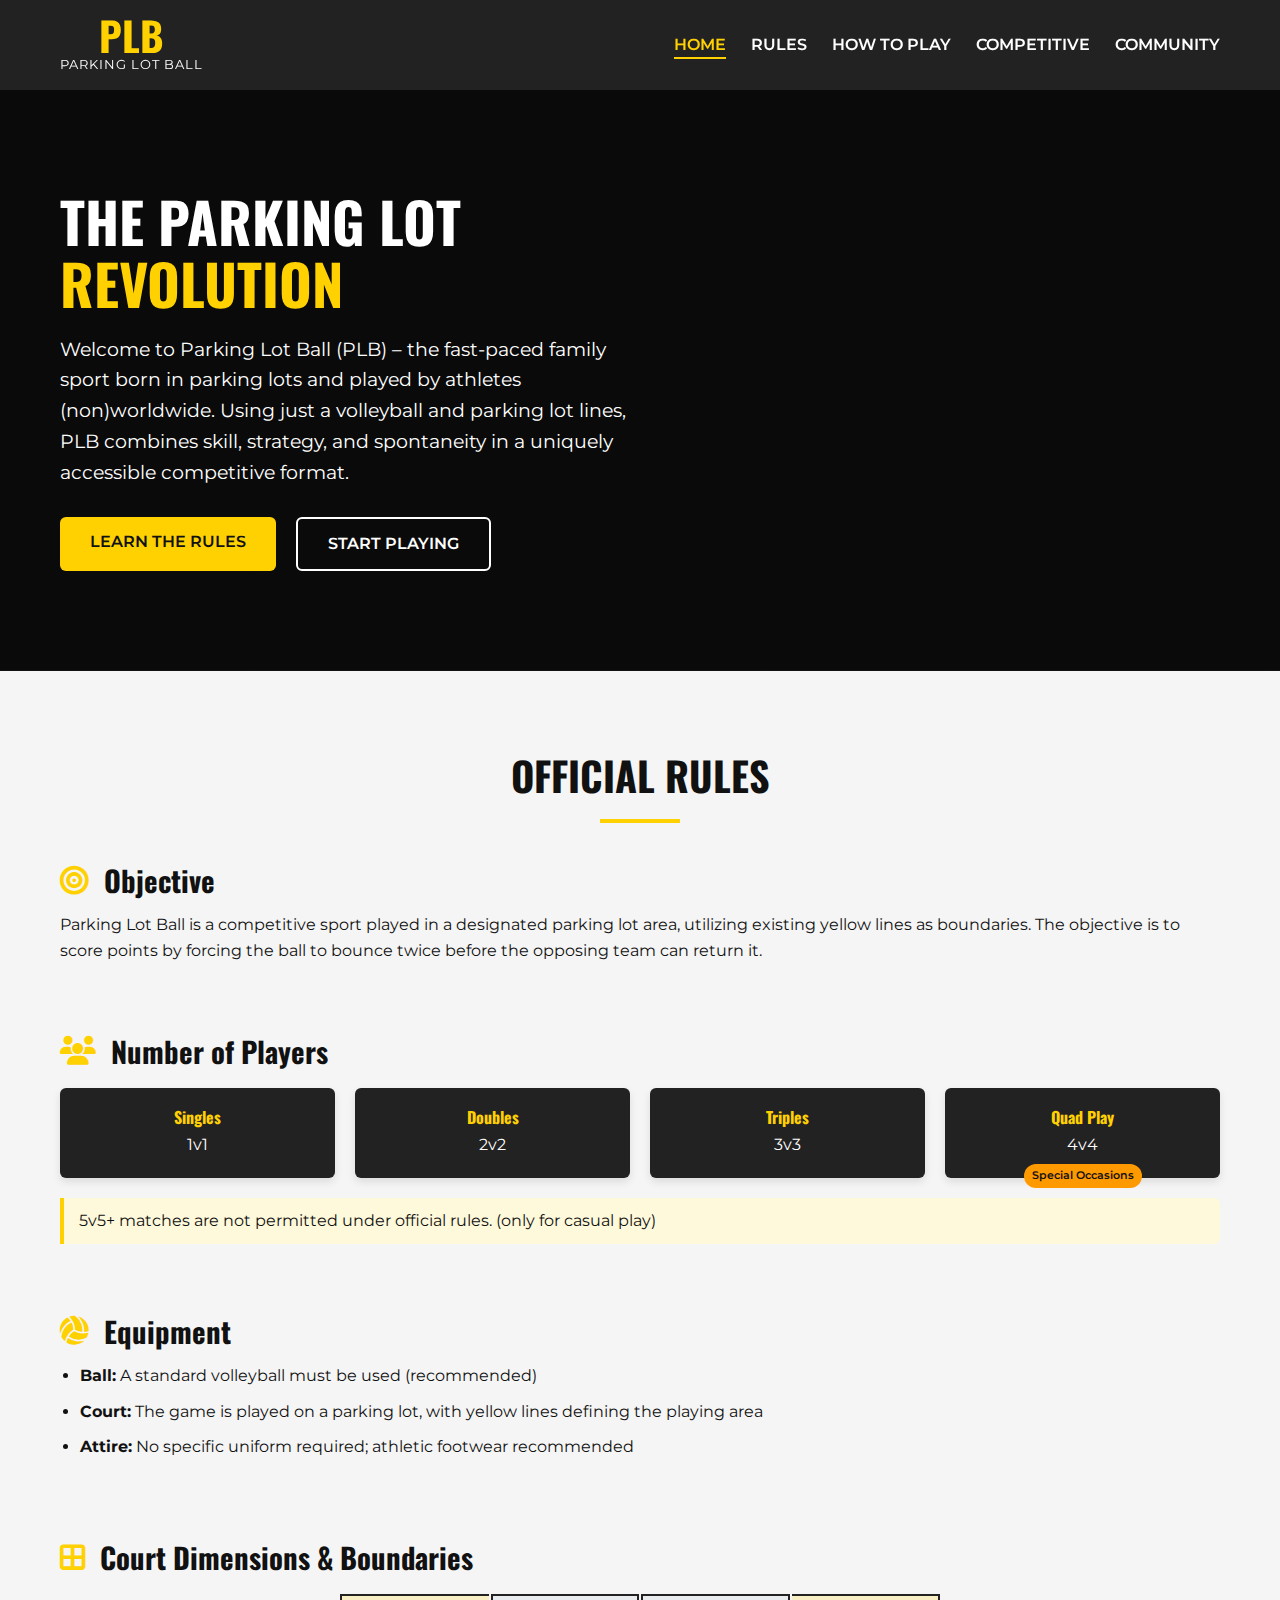
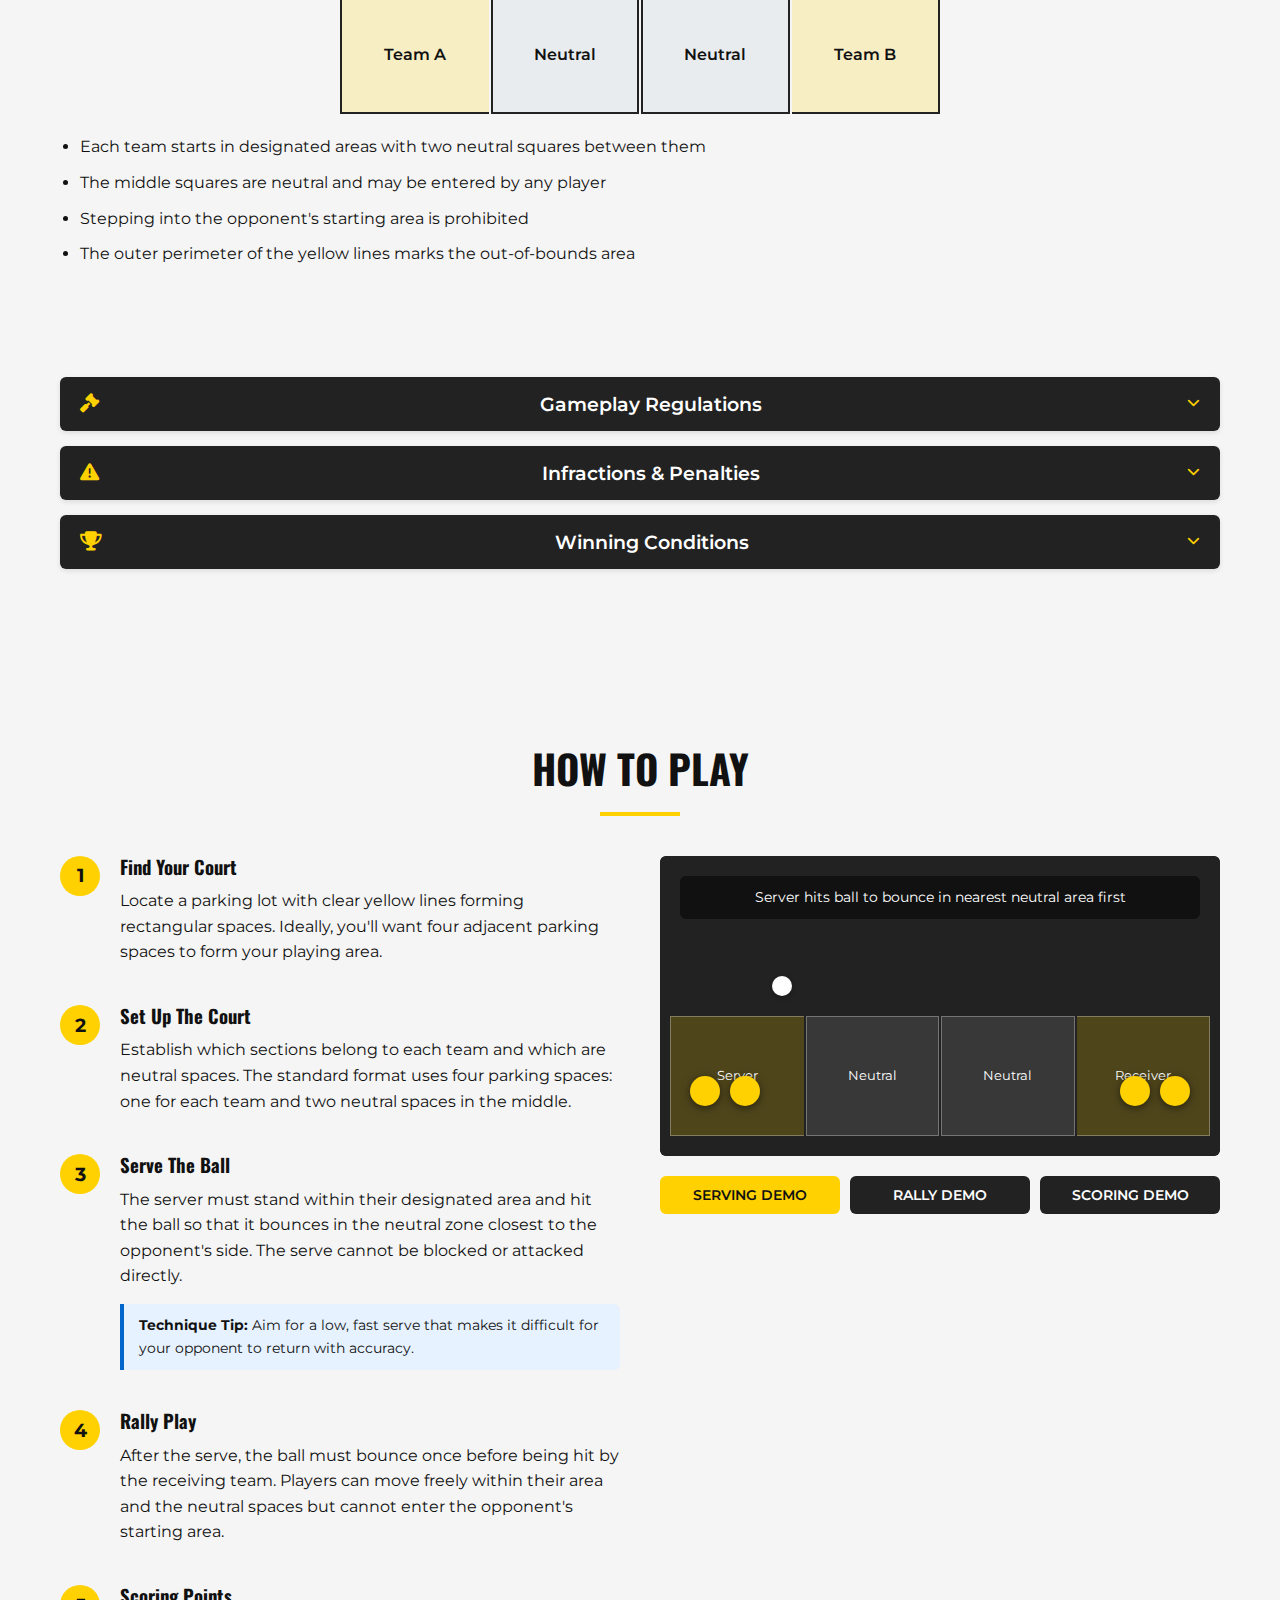
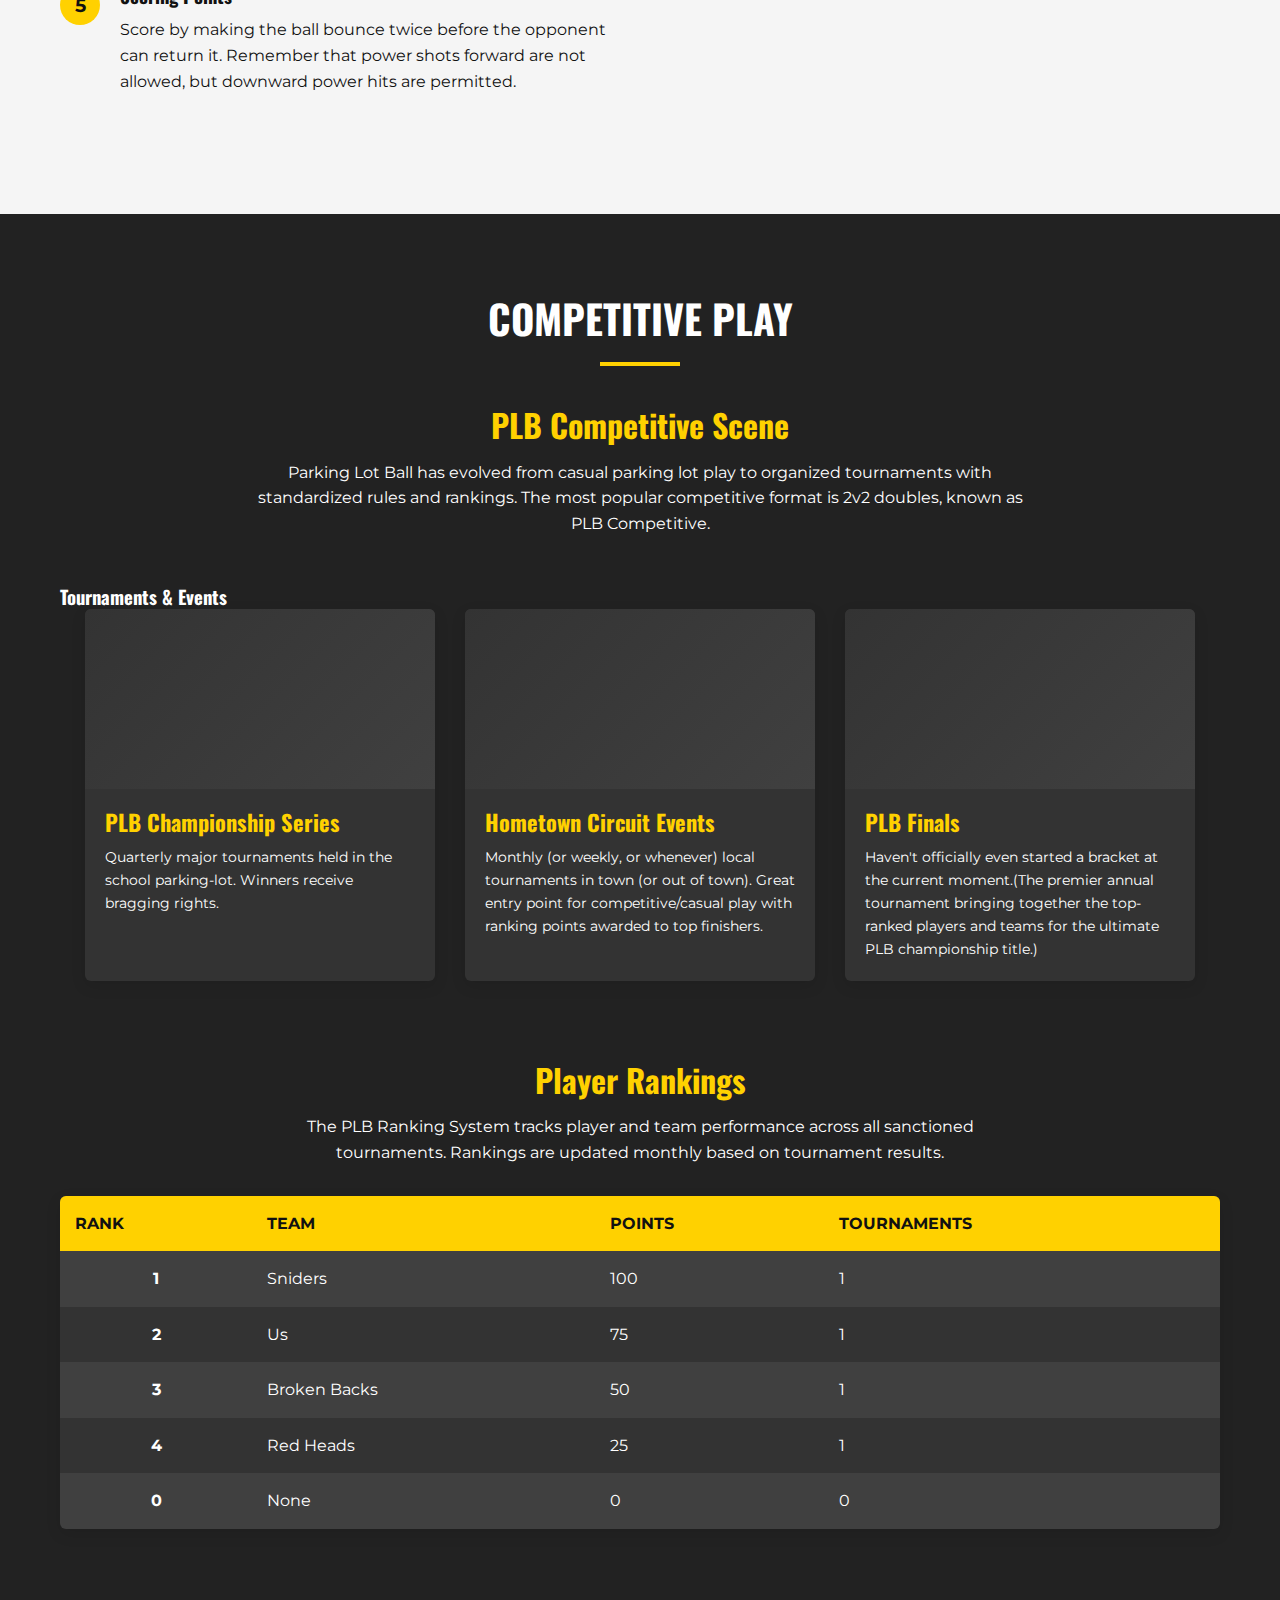
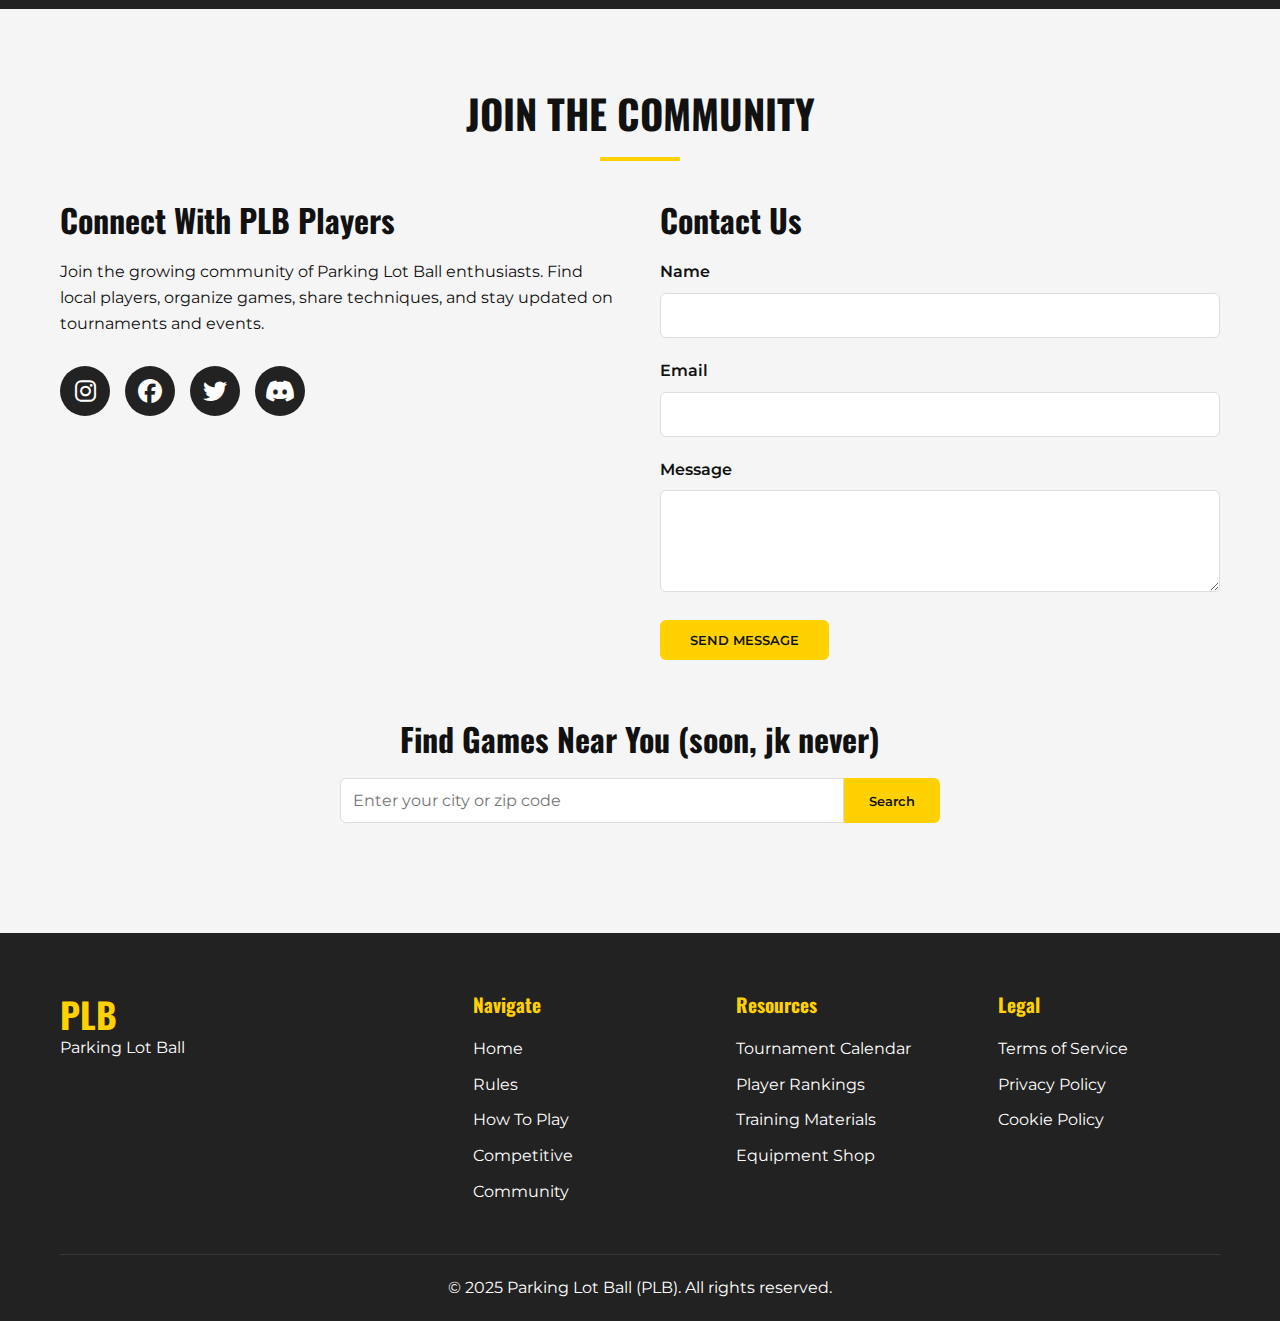
==== commit 96dcf4f1: "Update index.html" ====
--- a/index.html
+++ b/index.html
@@ -340,7 +340,7 @@
                     </div>
                 </div>
                 <div class="contact-form">
-                    <h3>Contact Me</h3>
+                    <h3>Contact Us</h3>
                     <form id="contactForm">
                         <div class="form-group">
                             <label for="name">Name</label>
